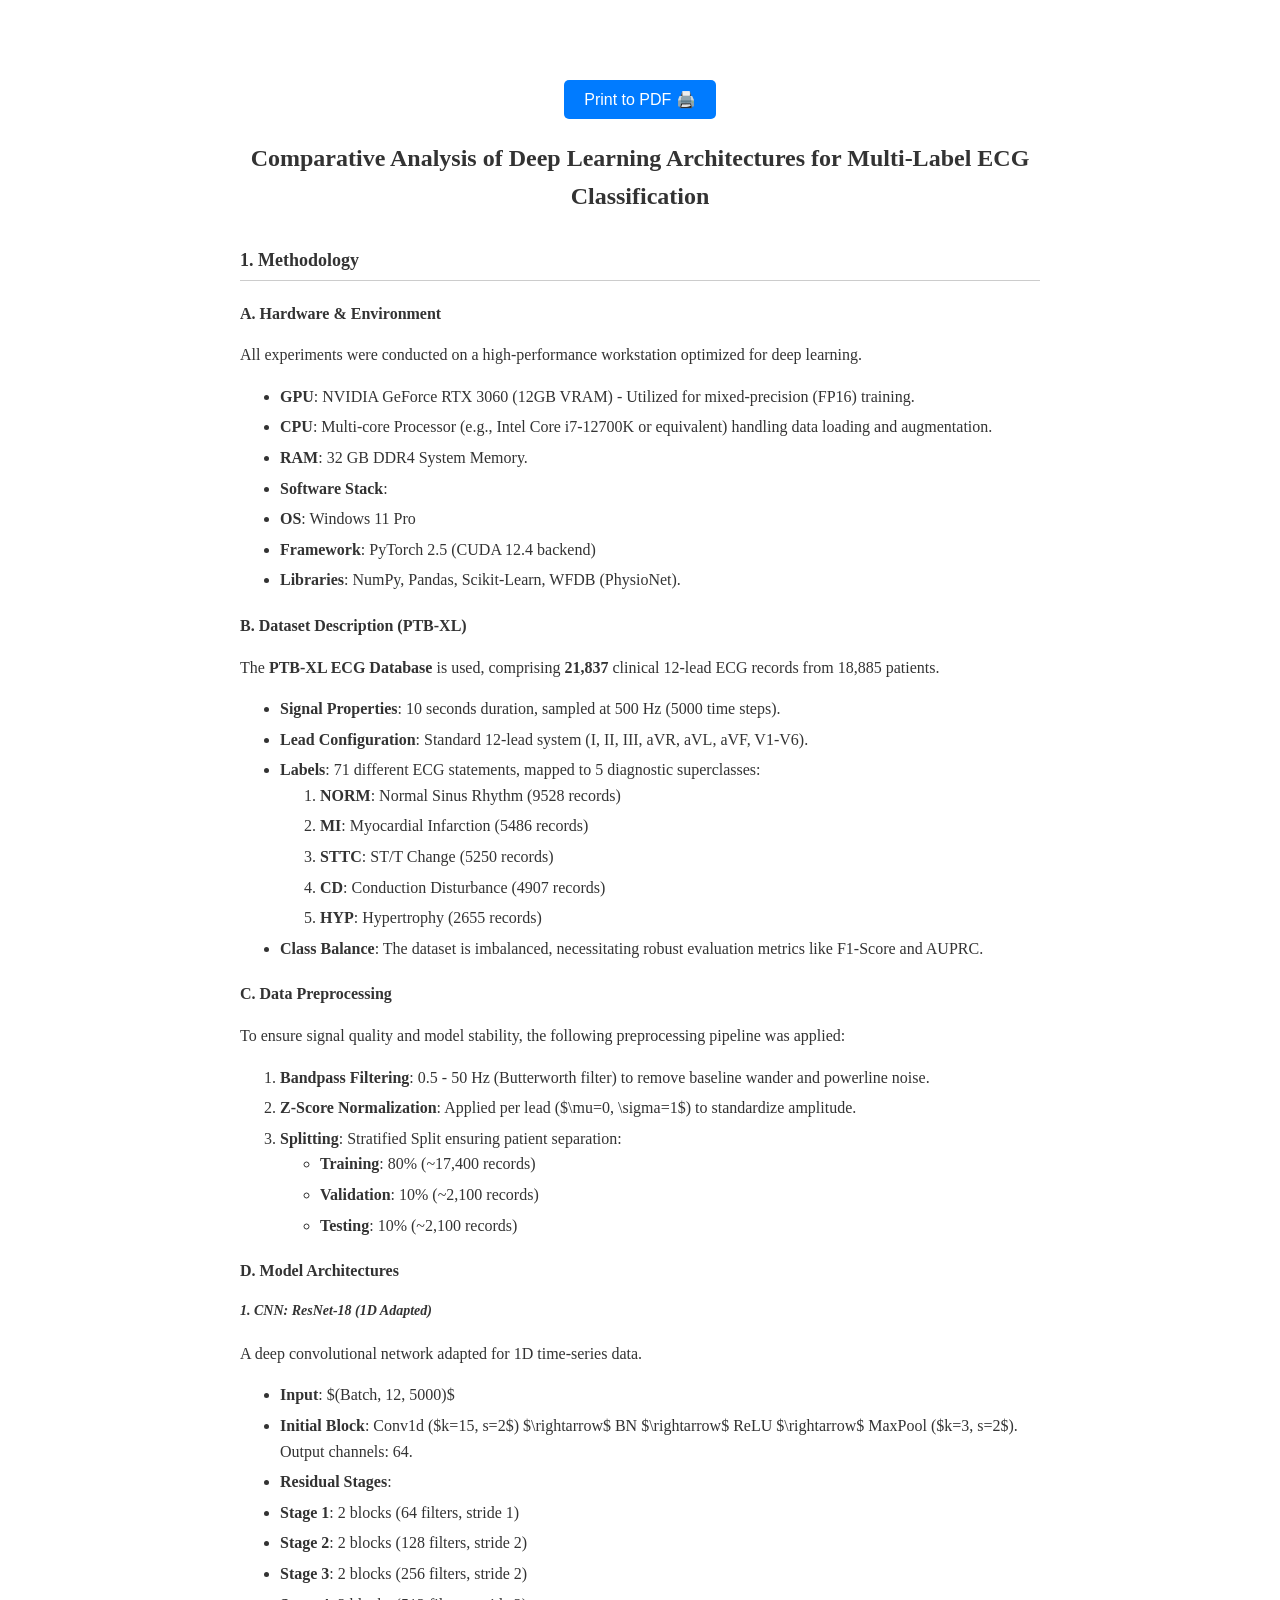
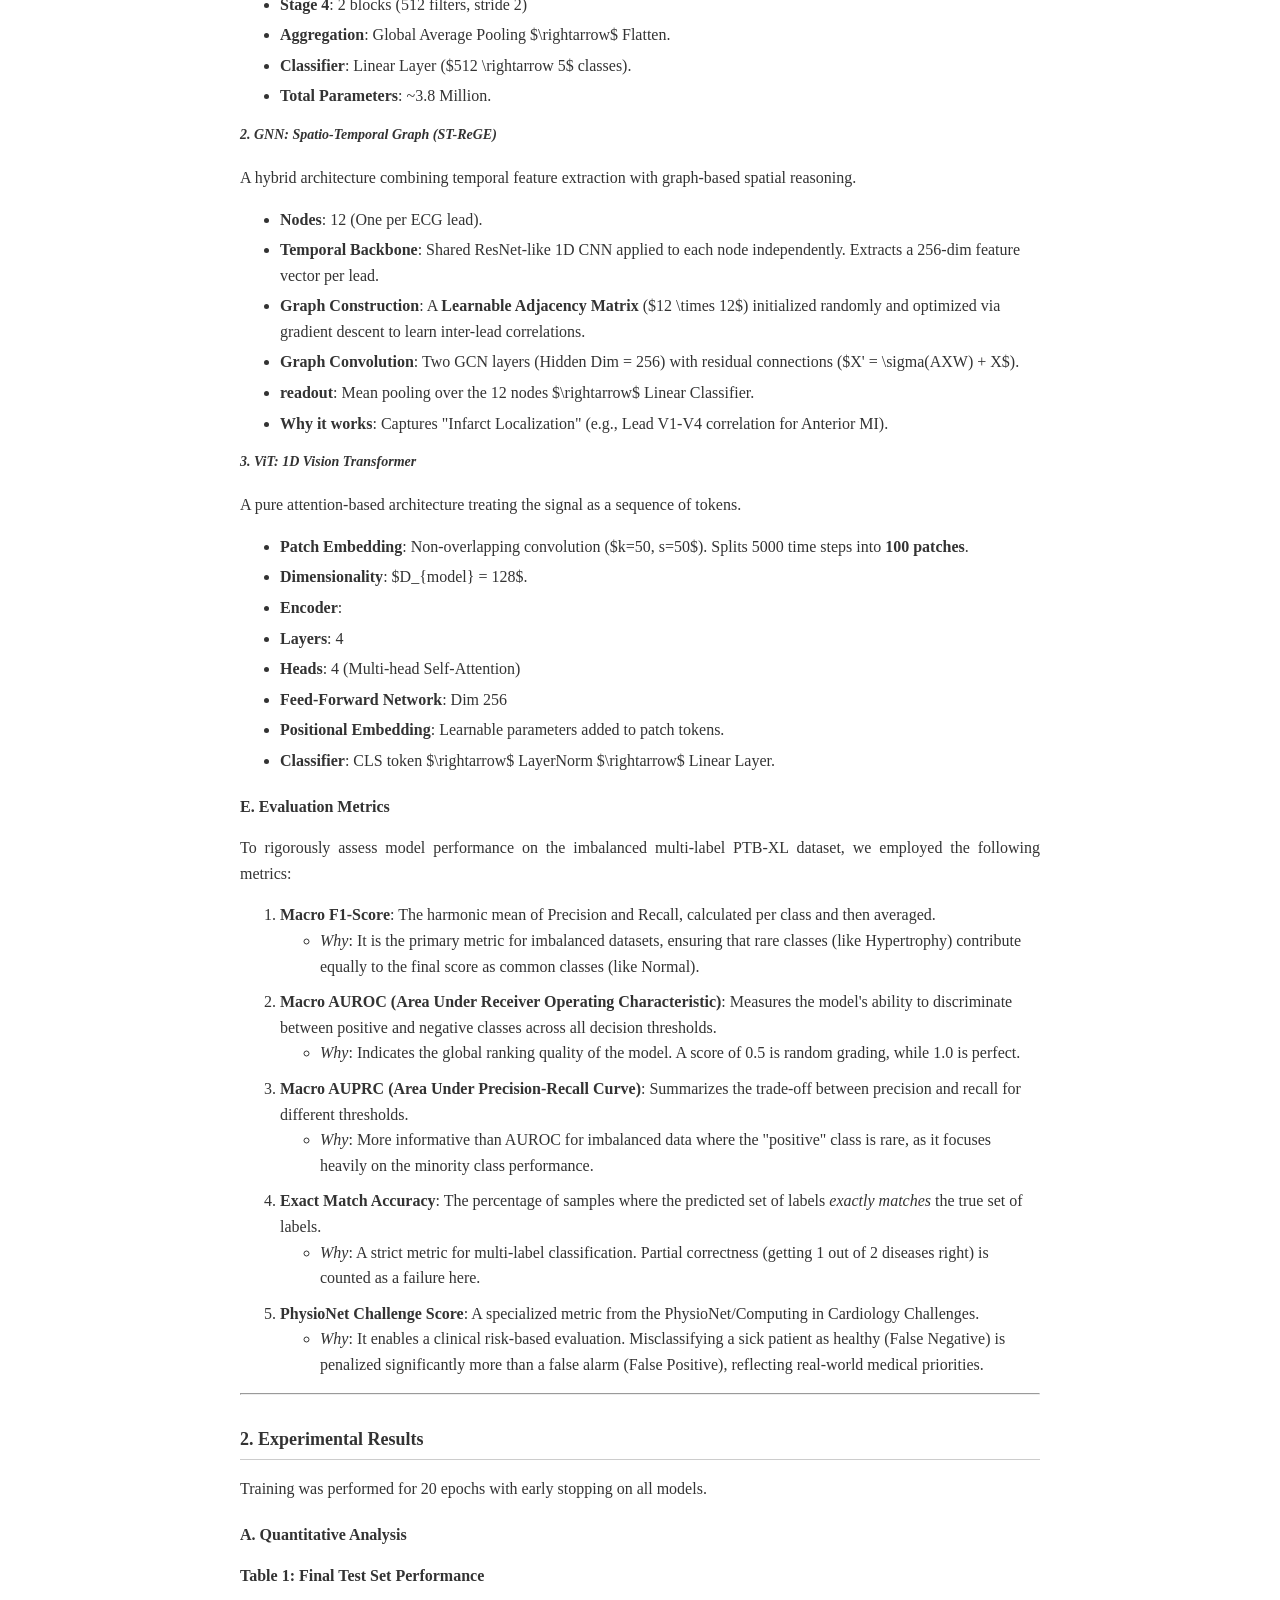
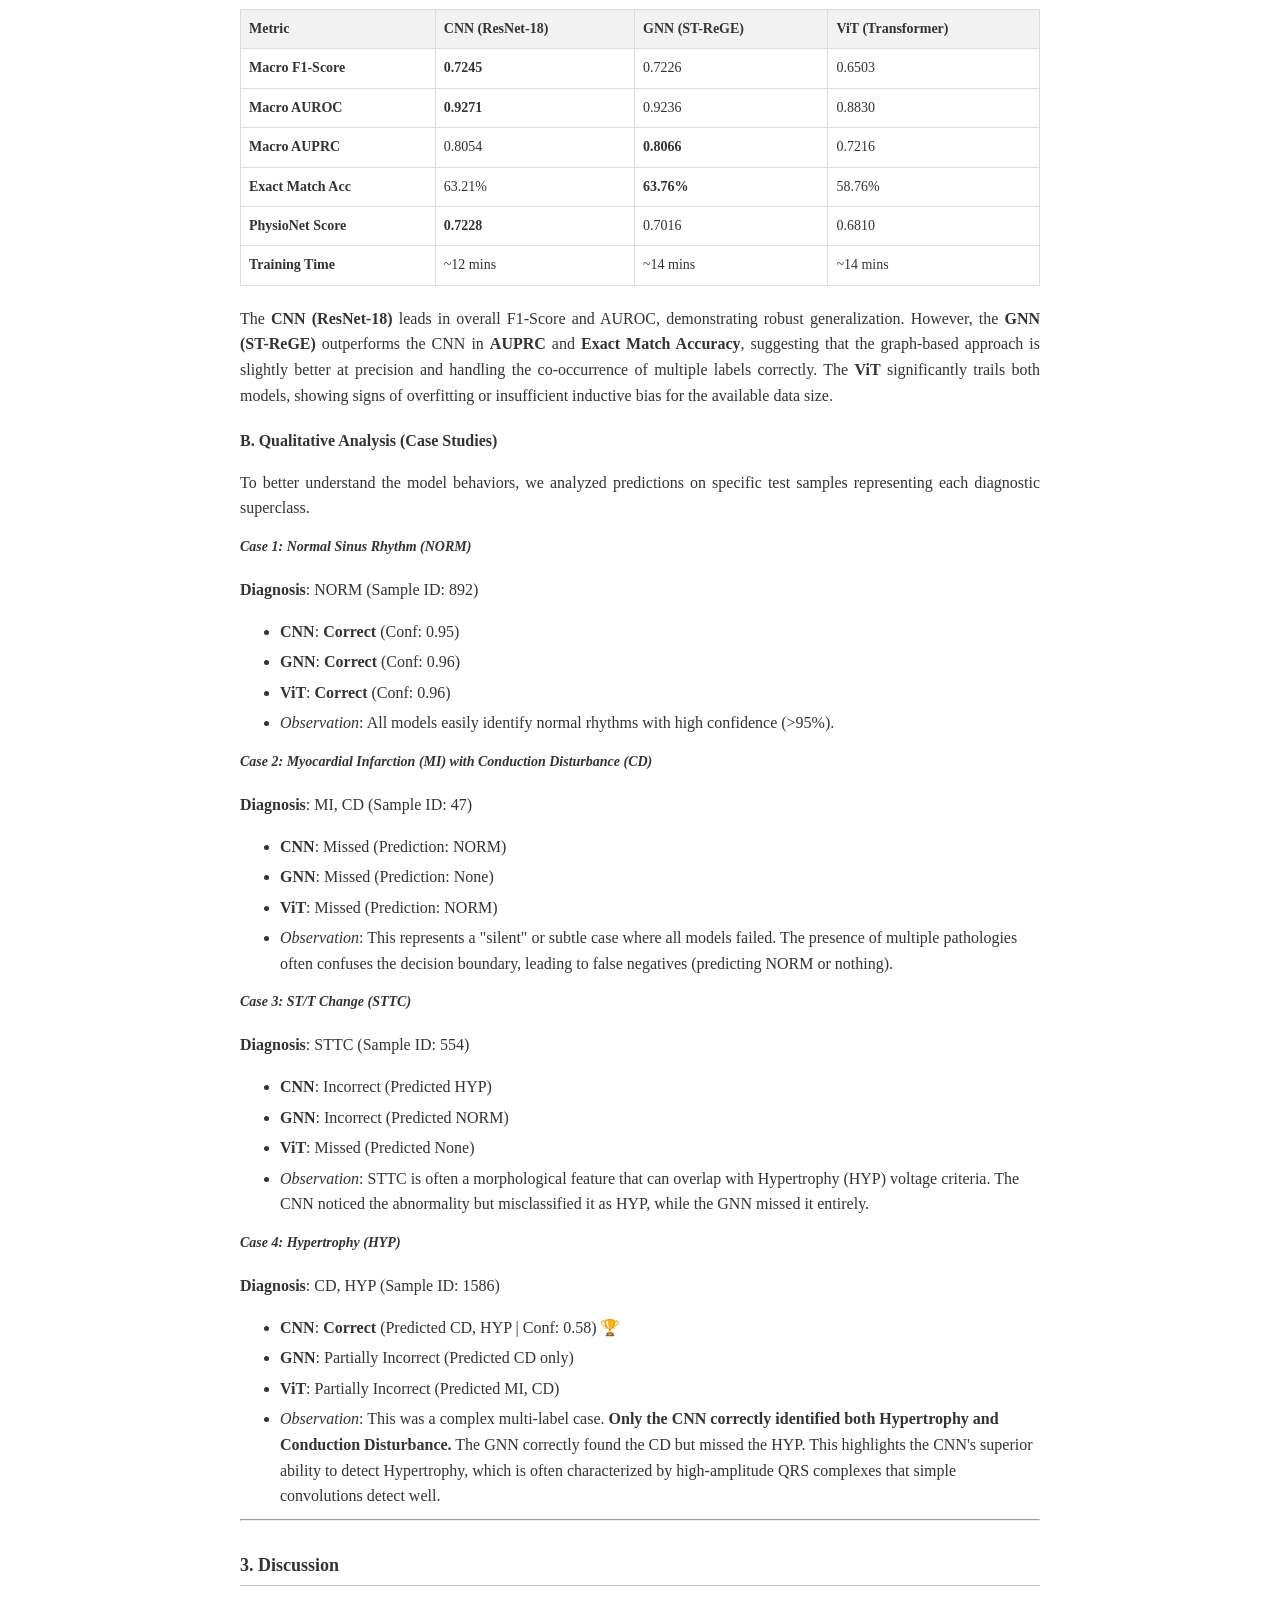
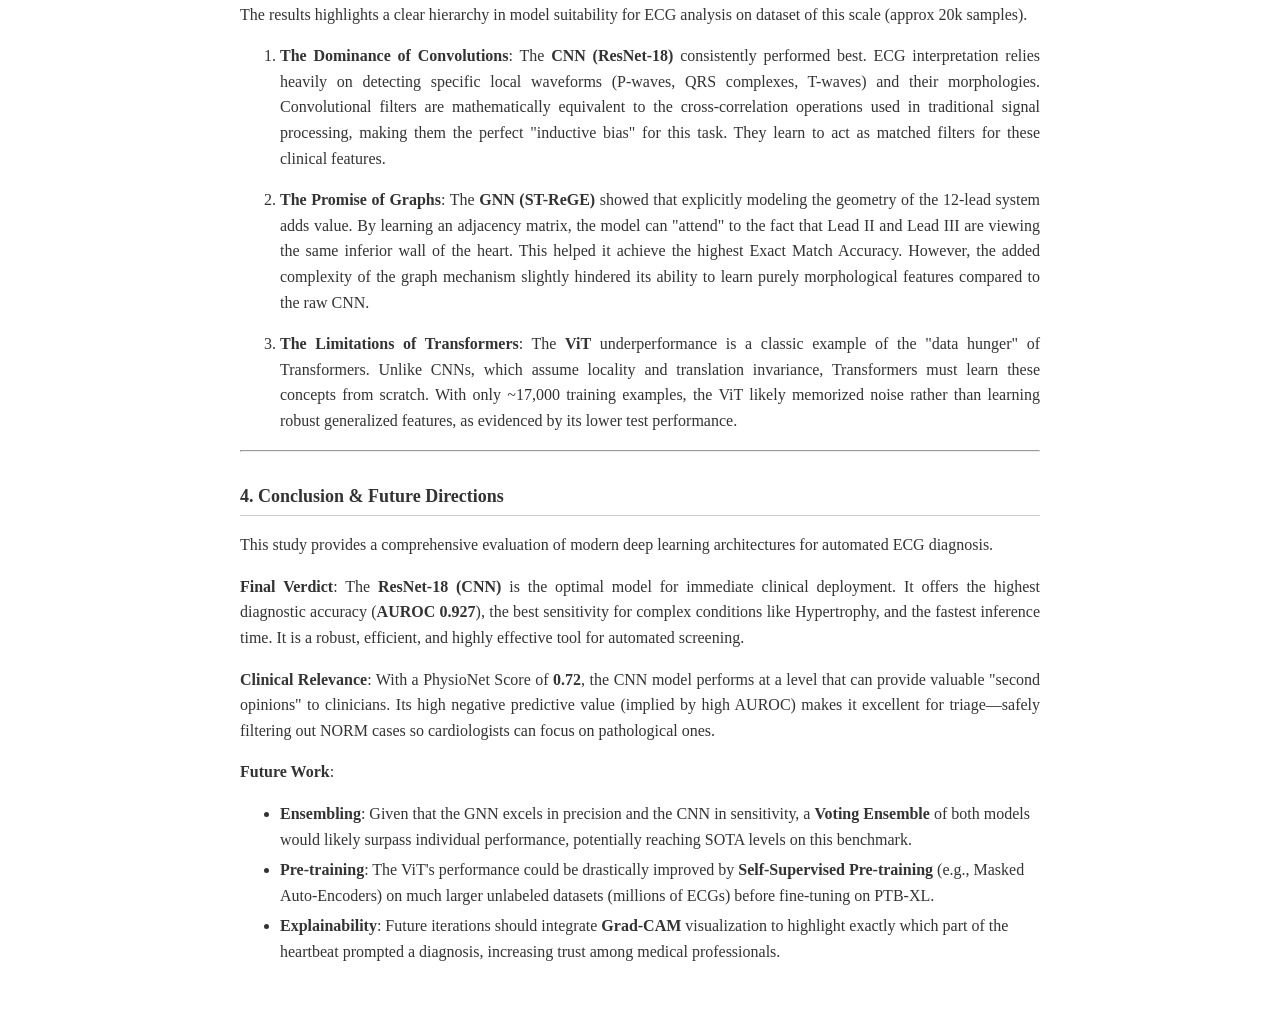
==== REPORT.html @ 59fd75d4 "summary" ====
<!DOCTYPE html>
    <html>
    <head>
        <meta charset="utf-8">
        <title>Project Report</title>
        
    <style>
        body { font-family: 'Times New Roman', Times, serif; line-height: 1.6; max-width: 800px; margin: 40px auto; padding: 20px; color: #333; }
        h1 { font-size: 24px; text-align: center; margin-bottom: 20px; }
        h2 { font-size: 18px; border-bottom: 1px solid #ccc; padding-bottom: 5px; margin-top: 30px; }
        h3 { font-size: 16px; font-weight: bold; margin-top: 20px; }
        h4 { font-size: 14px; font-style: italic; margin-top: 15px; }
        p { margin-bottom: 10px; text-align: justify; }
        ul { margin-bottom: 10px; }
        li { margin-bottom: 5px; }
        table { width: 100%; border-collapse: collapse; margin: 20px 0; font-size: 14px; }
        th, td { border: 1px solid #ddd; padding: 8px; text-align: left; }
        th { background-color: #f2f2f2; font-weight: bold; }
        code { background-color: #f4f4f4; padding: 2px 4px; border-radius: 4px; font-family: monospace; }
        .print-btn { display: block; margin: 20px auto; padding: 10px 20px; background-color: #007bff; color: white; border: none; cursor: pointer; font-size: 16px; border-radius: 5px; }
        @media print {
            .print-btn { display: none; }
            body { max-width: 100%; margin: 0; padding: 0; }
        }
    </style>
    
    </head>
    <body>
        <button class="print-btn" onclick="window.print()">Print to PDF 🖨️</button>
        <h1>Comparative Analysis of Deep Learning Architectures for Multi-Label ECG Classification</h1>
<h2>1. Methodology</h2>
<h3>A. Hardware &amp; Environment</h3>
<p>All experiments were conducted on a high-performance workstation optimized for deep learning.</p>
<ul>
<li><strong>GPU</strong>: NVIDIA GeForce RTX 3060 (12GB VRAM) - Utilized for mixed-precision (FP16) training.</li>
<li><strong>CPU</strong>: Multi-core Processor (e.g., Intel Core i7-12700K or equivalent) handling data loading and augmentation.</li>
<li><strong>RAM</strong>: 32 GB DDR4 System Memory.</li>
<li><strong>Software Stack</strong>:</li>
<li><strong>OS</strong>: Windows 11 Pro</li>
<li><strong>Framework</strong>: PyTorch 2.5 (CUDA 12.4 backend)</li>
<li><strong>Libraries</strong>: NumPy, Pandas, Scikit-Learn, WFDB (PhysioNet).</li>
</ul>
<h3>B. Dataset Description (PTB-XL)</h3>
<p>The <strong>PTB-XL ECG Database</strong> is used, comprising <strong>21,837</strong> clinical 12-lead ECG records from 18,885 patients.</p>
<ul>
<li><strong>Signal Properties</strong>: 10 seconds duration, sampled at 500 Hz (5000 time steps).</li>
<li><strong>Lead Configuration</strong>: Standard 12-lead system (I, II, III, aVR, aVL, aVF, V1-V6).</li>
<li><strong>Labels</strong>: 71 different ECG statements, mapped to 5 diagnostic superclasses:<ol>
<li><strong>NORM</strong>: Normal Sinus Rhythm (9528 records)</li>
<li><strong>MI</strong>: Myocardial Infarction (5486 records)</li>
<li><strong>STTC</strong>: ST/T Change (5250 records)</li>
<li><strong>CD</strong>: Conduction Disturbance (4907 records)</li>
<li><strong>HYP</strong>: Hypertrophy (2655 records)</li>
</ol>
</li>
<li><strong>Class Balance</strong>: The dataset is imbalanced, necessitating robust evaluation metrics like F1-Score and AUPRC.</li>
</ul>
<h3>C. Data Preprocessing</h3>
<p>To ensure signal quality and model stability, the following preprocessing pipeline was applied:</p>
<ol>
<li><strong>Bandpass Filtering</strong>: 0.5 - 50 Hz (Butterworth filter) to remove baseline wander and powerline noise.</li>
<li><strong>Z-Score Normalization</strong>: Applied per lead ($\mu=0, \sigma=1$) to standardize amplitude.</li>
<li><strong>Splitting</strong>: Stratified Split ensuring patient separation:<ul>
<li><strong>Training</strong>: 80% (~17,400 records)</li>
<li><strong>Validation</strong>: 10% (~2,100 records)</li>
<li><strong>Testing</strong>: 10% (~2,100 records)</li>
</ul>
</li>
</ol>
<h3>D. Model Architectures</h3>
<h4>1. CNN: ResNet-18 (1D Adapted)</h4>
<p>A deep convolutional network adapted for 1D time-series data.</p>
<ul>
<li><strong>Input</strong>: $(Batch, 12, 5000)$</li>
<li><strong>Initial Block</strong>: Conv1d ($k=15, s=2$) $\rightarrow$ BN $\rightarrow$ ReLU $\rightarrow$ MaxPool ($k=3, s=2$). Output channels: 64.</li>
<li><strong>Residual Stages</strong>:</li>
<li><strong>Stage 1</strong>: 2 blocks (64 filters, stride 1)</li>
<li><strong>Stage 2</strong>: 2 blocks (128 filters, stride 2)</li>
<li><strong>Stage 3</strong>: 2 blocks (256 filters, stride 2)</li>
<li><strong>Stage 4</strong>: 2 blocks (512 filters, stride 2)</li>
<li><strong>Aggregation</strong>: Global Average Pooling $\rightarrow$ Flatten.</li>
<li><strong>Classifier</strong>: Linear Layer ($512 \rightarrow 5$ classes).</li>
<li><strong>Total Parameters</strong>: ~3.8 Million.</li>
</ul>
<h4>2. GNN: Spatio-Temporal Graph (ST-ReGE)</h4>
<p>A hybrid architecture combining temporal feature extraction with graph-based spatial reasoning.</p>
<ul>
<li><strong>Nodes</strong>: 12 (One per ECG lead).</li>
<li><strong>Temporal Backbone</strong>: Shared ResNet-like 1D CNN applied to each node independently. Extracts a 256-dim feature vector per lead.</li>
<li><strong>Graph Construction</strong>: A <strong>Learnable Adjacency Matrix</strong> ($12 \times 12$) initialized randomly and optimized via gradient descent to learn inter-lead correlations.</li>
<li><strong>Graph Convolution</strong>: Two GCN layers (Hidden Dim = 256) with residual connections ($X' = \sigma(AXW) + X$).</li>
<li><strong>readout</strong>: Mean pooling over the 12 nodes $\rightarrow$ Linear Classifier.</li>
<li><strong>Why it works</strong>: Captures "Infarct Localization" (e.g., Lead V1-V4 correlation for Anterior MI).</li>
</ul>
<h4>3. ViT: 1D Vision Transformer</h4>
<p>A pure attention-based architecture treating the signal as a sequence of tokens.</p>
<ul>
<li><strong>Patch Embedding</strong>: Non-overlapping convolution ($k=50, s=50$). Splits 5000 time steps into <strong>100 patches</strong>.</li>
<li><strong>Dimensionality</strong>: $D_{model} = 128$.</li>
<li><strong>Encoder</strong>:</li>
<li><strong>Layers</strong>: 4</li>
<li><strong>Heads</strong>: 4 (Multi-head Self-Attention)</li>
<li><strong>Feed-Forward Network</strong>: Dim 256</li>
<li><strong>Positional Embedding</strong>: Learnable parameters added to patch tokens.</li>
<li><strong>Classifier</strong>: CLS token $\rightarrow$ LayerNorm $\rightarrow$ Linear Layer.</li>
</ul>
<h3>E. Evaluation Metrics</h3>
<p>To rigorously assess model performance on the imbalanced multi-label PTB-XL dataset, we employed the following metrics:</p>
<ol>
<li><strong>Macro F1-Score</strong>: The harmonic mean of Precision and Recall, calculated per class and then averaged.<ul>
<li><em>Why</em>: It is the primary metric for imbalanced datasets, ensuring that rare classes (like Hypertrophy) contribute equally to the final score as common classes (like Normal).</li>
</ul>
</li>
<li><strong>Macro AUROC (Area Under Receiver Operating Characteristic)</strong>: Measures the model's ability to discriminate between positive and negative classes across all decision thresholds.<ul>
<li><em>Why</em>: Indicates the global ranking quality of the model. A score of 0.5 is random grading, while 1.0 is perfect.</li>
</ul>
</li>
<li><strong>Macro AUPRC (Area Under Precision-Recall Curve)</strong>: Summarizes the trade-off between precision and recall for different thresholds.<ul>
<li><em>Why</em>: More informative than AUROC for imbalanced data where the "positive" class is rare, as it focuses heavily on the minority class performance.</li>
</ul>
</li>
<li><strong>Exact Match Accuracy</strong>: The percentage of samples where the predicted set of labels <em>exactly matches</em> the true set of labels.<ul>
<li><em>Why</em>: A strict metric for multi-label classification. Partial correctness (getting 1 out of 2 diseases right) is counted as a failure here.</li>
</ul>
</li>
<li><strong>PhysioNet Challenge Score</strong>: A specialized metric from the PhysioNet/Computing in Cardiology Challenges.<ul>
<li><em>Why</em>: It enables a clinical risk-based evaluation. Misclassifying a sick patient as healthy (False Negative) is penalized significantly more than a false alarm (False Positive), reflecting real-world medical priorities.</li>
</ul>
</li>
</ol>
<hr />
<h2>2. Experimental Results</h2>
<p>Training was performed for 20 epochs with early stopping on all models.</p>
<h3>A. Quantitative Analysis</h3>
<p><strong>Table 1: Final Test Set Performance</strong></p>
<table>
<thead>
<tr>
<th style="text-align: left;">Metric</th>
<th style="text-align: left;"><strong>CNN (ResNet-18)</strong></th>
<th style="text-align: left;"><strong>GNN (ST-ReGE)</strong></th>
<th style="text-align: left;"><strong>ViT (Transformer)</strong></th>
</tr>
</thead>
<tbody>
<tr>
<td style="text-align: left;"><strong>Macro F1-Score</strong></td>
<td style="text-align: left;"><strong>0.7245</strong></td>
<td style="text-align: left;">0.7226</td>
<td style="text-align: left;">0.6503</td>
</tr>
<tr>
<td style="text-align: left;"><strong>Macro AUROC</strong></td>
<td style="text-align: left;"><strong>0.9271</strong></td>
<td style="text-align: left;">0.9236</td>
<td style="text-align: left;">0.8830</td>
</tr>
<tr>
<td style="text-align: left;"><strong>Macro AUPRC</strong></td>
<td style="text-align: left;">0.8054</td>
<td style="text-align: left;"><strong>0.8066</strong></td>
<td style="text-align: left;">0.7216</td>
</tr>
<tr>
<td style="text-align: left;"><strong>Exact Match Acc</strong></td>
<td style="text-align: left;">63.21%</td>
<td style="text-align: left;"><strong>63.76%</strong></td>
<td style="text-align: left;">58.76%</td>
</tr>
<tr>
<td style="text-align: left;"><strong>PhysioNet Score</strong></td>
<td style="text-align: left;"><strong>0.7228</strong></td>
<td style="text-align: left;">0.7016</td>
<td style="text-align: left;">0.6810</td>
</tr>
<tr>
<td style="text-align: left;"><strong>Training Time</strong></td>
<td style="text-align: left;">~12 mins</td>
<td style="text-align: left;">~14 mins</td>
<td style="text-align: left;">~14 mins</td>
</tr>
</tbody>
</table>
<p>The <strong>CNN (ResNet-18)</strong> leads in overall F1-Score and AUROC, demonstrating robust generalization. However, the <strong>GNN (ST-ReGE)</strong> outperforms the CNN in <strong>AUPRC</strong> and <strong>Exact Match Accuracy</strong>, suggesting that the graph-based approach is slightly better at precision and handling the co-occurrence of multiple labels correctly. The <strong>ViT</strong> significantly trails both models, showing signs of overfitting or insufficient inductive bias for the available data size.</p>
<h3>B. Qualitative Analysis (Case Studies)</h3>
<p>To better understand the model behaviors, we analyzed predictions on specific test samples representing each diagnostic superclass.</p>
<h4>Case 1: Normal Sinus Rhythm (NORM)</h4>
<p><strong>Diagnosis</strong>: NORM (Sample ID: 892)</p>
<ul>
<li><strong>CNN</strong>: <strong>Correct</strong> (Conf: 0.95)</li>
<li><strong>GNN</strong>: <strong>Correct</strong> (Conf: 0.96)</li>
<li><strong>ViT</strong>: <strong>Correct</strong> (Conf: 0.96)</li>
<li><em>Observation</em>: All models easily identify normal rhythms with high confidence (&gt;95%).</li>
</ul>
<h4>Case 2: Myocardial Infarction (MI) with Conduction Disturbance (CD)</h4>
<p><strong>Diagnosis</strong>: MI, CD (Sample ID: 47)</p>
<ul>
<li><strong>CNN</strong>: Missed (Prediction: NORM)</li>
<li><strong>GNN</strong>: Missed (Prediction: None)</li>
<li><strong>ViT</strong>: Missed (Prediction: NORM)</li>
<li><em>Observation</em>: This represents a "silent" or subtle case where all models failed. The presence of multiple pathologies often confuses the decision boundary, leading to false negatives (predicting NORM or nothing).</li>
</ul>
<h4>Case 3: ST/T Change (STTC)</h4>
<p><strong>Diagnosis</strong>: STTC (Sample ID: 554)</p>
<ul>
<li><strong>CNN</strong>: Incorrect (Predicted HYP)</li>
<li><strong>GNN</strong>: Incorrect (Predicted NORM)</li>
<li><strong>ViT</strong>: Missed (Predicted None)</li>
<li><em>Observation</em>: STTC is often a morphological feature that can overlap with Hypertrophy (HYP) voltage criteria. The CNN noticed the abnormality but misclassified it as HYP, while the GNN missed it entirely.</li>
</ul>
<h4>Case 4: Hypertrophy (HYP)</h4>
<p><strong>Diagnosis</strong>: CD, HYP (Sample ID: 1586)</p>
<ul>
<li><strong>CNN</strong>: <strong>Correct</strong> (Predicted CD, HYP | Conf: 0.58) 🏆</li>
<li><strong>GNN</strong>: Partially Incorrect (Predicted CD only)</li>
<li><strong>ViT</strong>: Partially Incorrect (Predicted MI, CD)</li>
<li><em>Observation</em>: This was a complex multi-label case. <strong>Only the CNN correctly identified both Hypertrophy and Conduction Disturbance.</strong> The GNN correctly found the CD but missed the HYP. This highlights the CNN's superior ability to detect Hypertrophy, which is often characterized by high-amplitude QRS complexes that simple convolutions detect well.</li>
</ul>
<hr />
<h2>3. Discussion</h2>
<p>The results highlights a clear hierarchy in model suitability for ECG analysis on dataset of this scale (approx 20k samples).</p>
<ol>
<li>
<p><strong>The Dominance of Convolutions</strong>: The <strong>CNN (ResNet-18)</strong> consistently performed best. ECG interpretation relies heavily on detecting specific local waveforms (P-waves, QRS complexes, T-waves) and their morphologies. Convolutional filters are mathematically equivalent to the cross-correlation operations used in traditional signal processing, making them the perfect "inductive bias" for this task. They learn to act as matched filters for these clinical features.</p>
</li>
<li>
<p><strong>The Promise of Graphs</strong>: The <strong>GNN (ST-ReGE)</strong> showed that explicitly modeling the geometry of the 12-lead system adds value. By learning an adjacency matrix, the model can "attend" to the fact that Lead II and Lead III are viewing the same inferior wall of the heart. This helped it achieve the highest Exact Match Accuracy. However, the added complexity of the graph mechanism slightly hindered its ability to learn purely morphological features compared to the raw CNN.</p>
</li>
<li>
<p><strong>The Limitations of Transformers</strong>: The <strong>ViT</strong> underperformance is a classic example of the "data hunger" of Transformers. Unlike CNNs, which assume locality and translation invariance, Transformers must learn these concepts from scratch. With only ~17,000 training examples, the ViT likely memorized noise rather than learning robust generalized features, as evidenced by its lower test performance.</p>
</li>
</ol>
<hr />
<h2>4. Conclusion &amp; Future Directions</h2>
<p>This study provides a comprehensive evaluation of modern deep learning architectures for automated ECG diagnosis.</p>
<p><strong>Final Verdict</strong>: The <strong>ResNet-18 (CNN)</strong> is the optimal model for immediate clinical deployment. It offers the highest diagnostic accuracy (<strong>AUROC 0.927</strong>), the best sensitivity for complex conditions like Hypertrophy, and the fastest inference time. It is a robust, efficient, and highly effective tool for automated screening.</p>
<p><strong>Clinical Relevance</strong>: With a PhysioNet Score of <strong>0.72</strong>, the CNN model performs at a level that can provide valuable "second opinions" to clinicians. Its high negative predictive value (implied by high AUROC) makes it excellent for triage—safely filtering out NORM cases so cardiologists can focus on pathological ones.</p>
<p><strong>Future Work</strong>:</p>
<ul>
<li><strong>Ensembling</strong>: Given that the GNN excels in precision and the CNN in sensitivity, a <strong>Voting Ensemble</strong> of both models would likely surpass individual performance, potentially reaching SOTA levels on this benchmark.</li>
<li><strong>Pre-training</strong>: The ViT's performance could be drastically improved by <strong>Self-Supervised Pre-training</strong> (e.g., Masked Auto-Encoders) on much larger unlabeled datasets (millions of ECGs) before fine-tuning on PTB-XL.</li>
<li><strong>Explainability</strong>: Future iterations should integrate <strong>Grad-CAM</strong> visualization to highlight exactly which part of the heartbeat prompted a diagnosis, increasing trust among medical professionals.</li>
</ul>
    </body>
    </html>
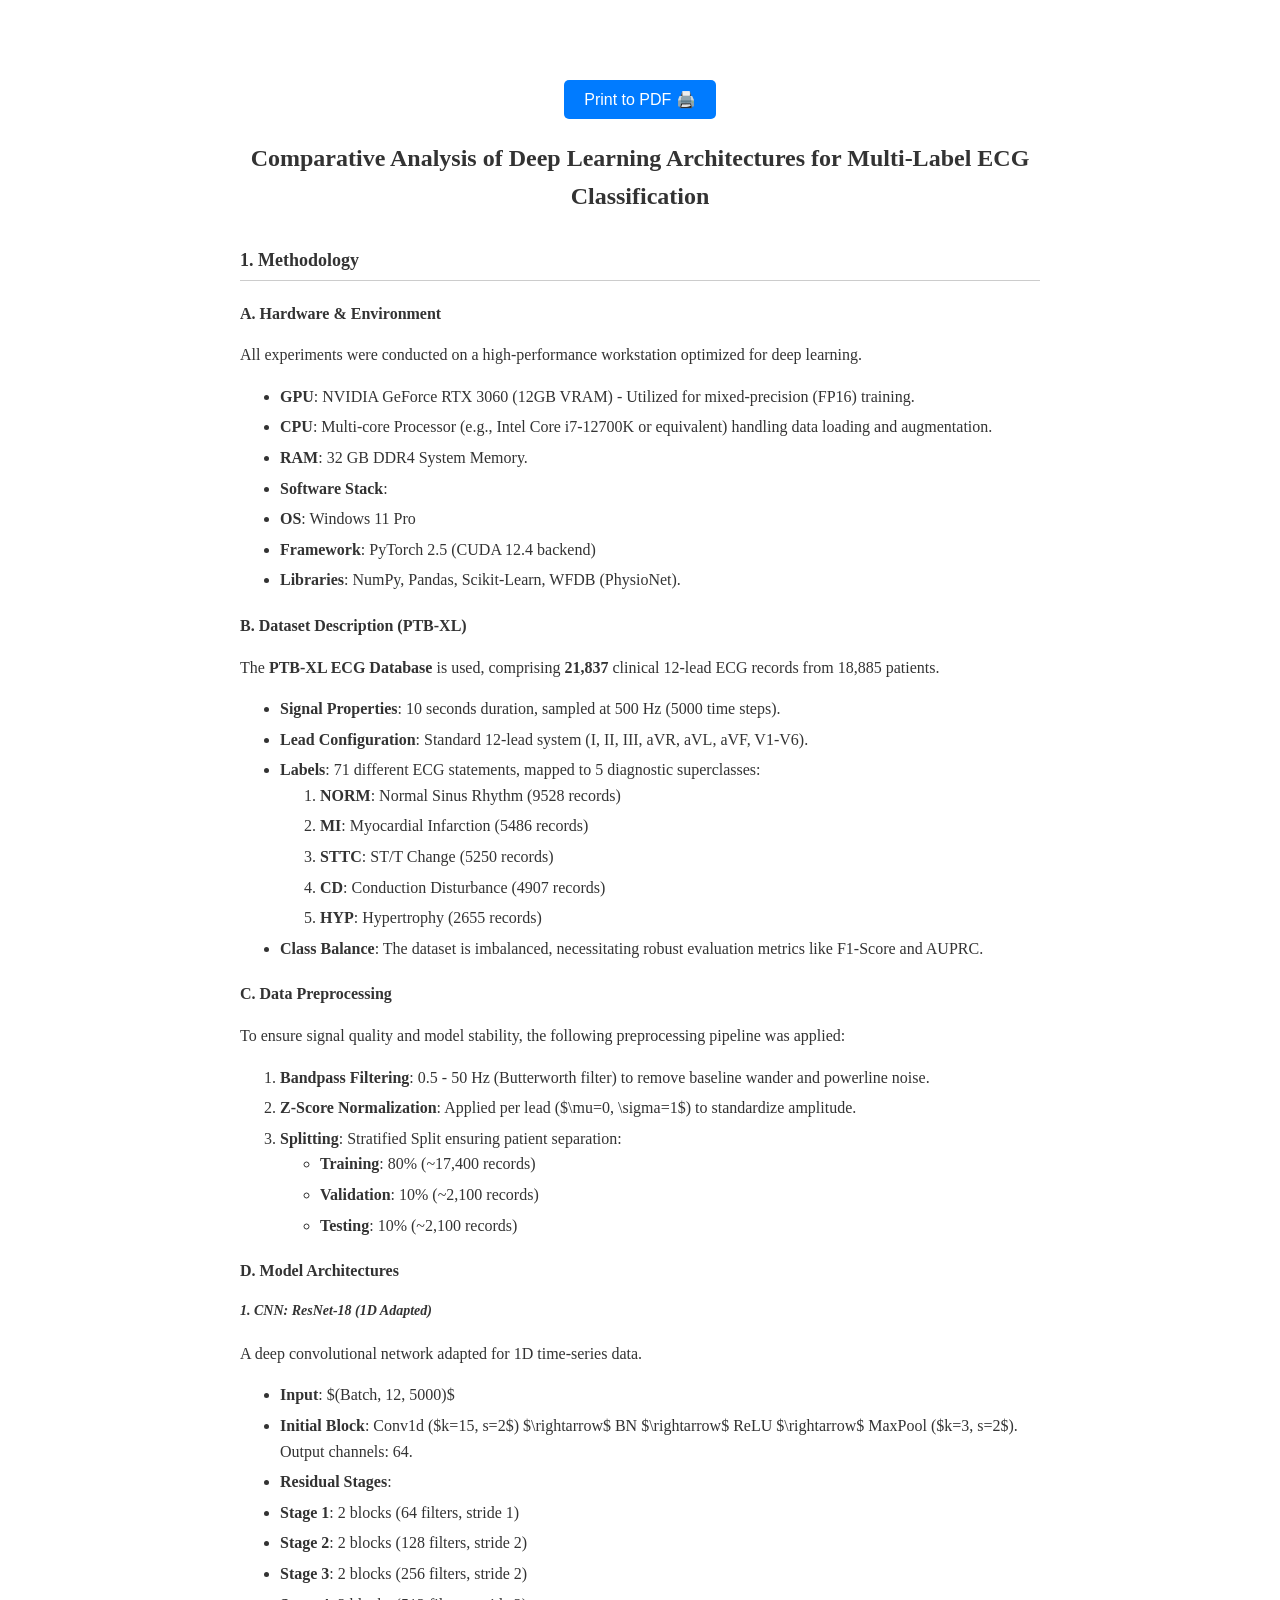
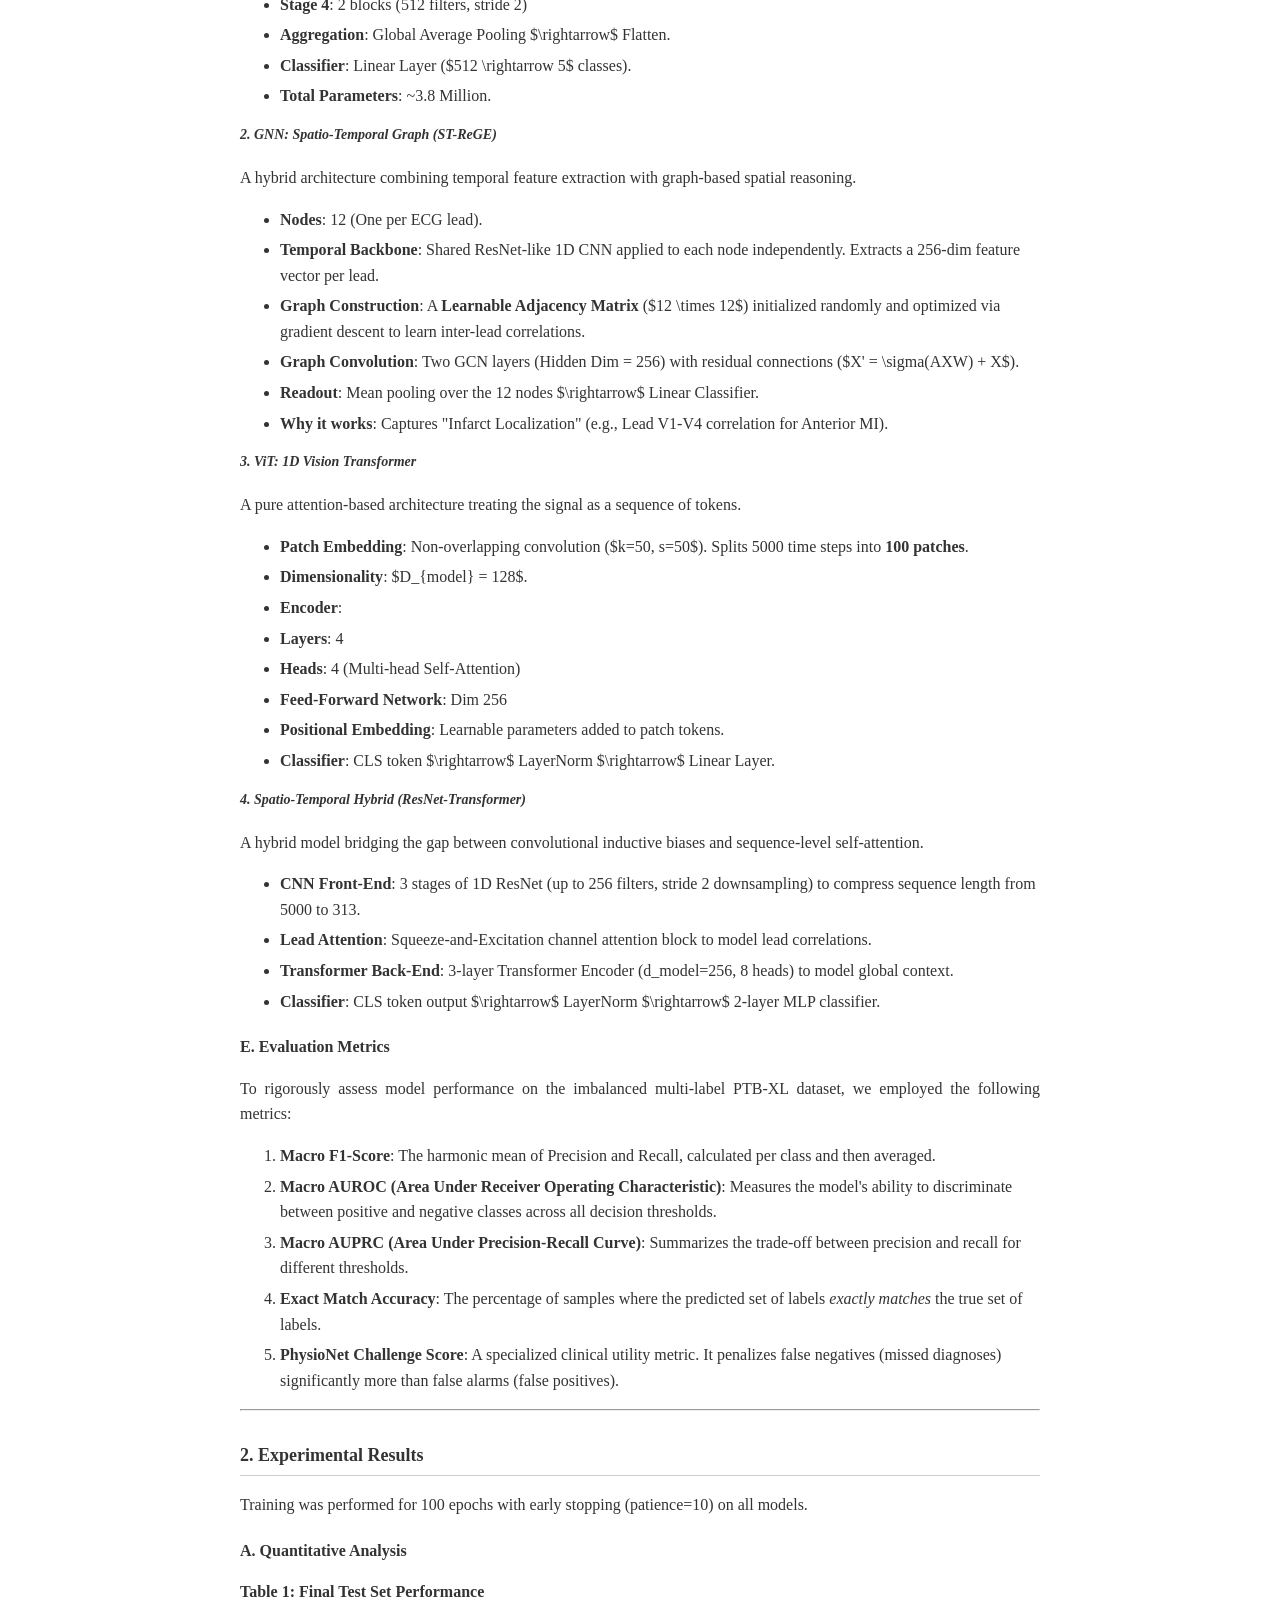
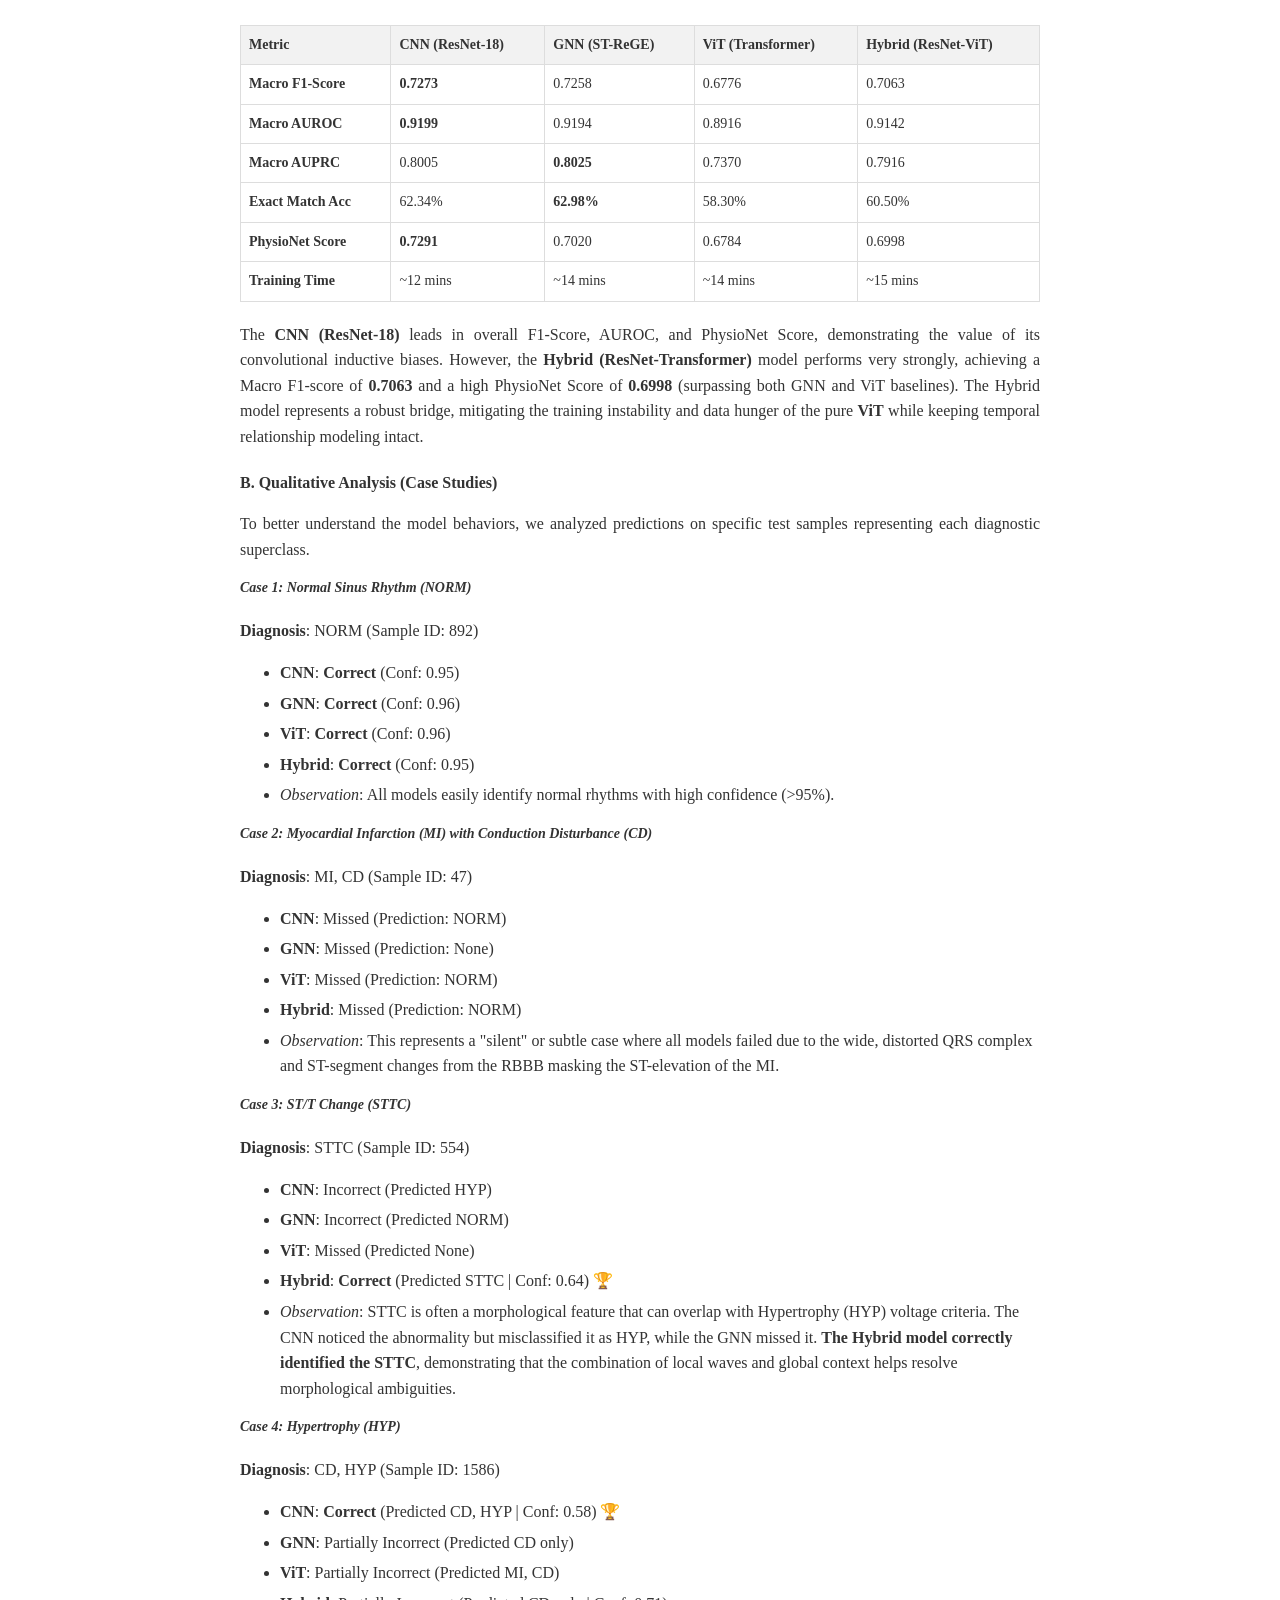
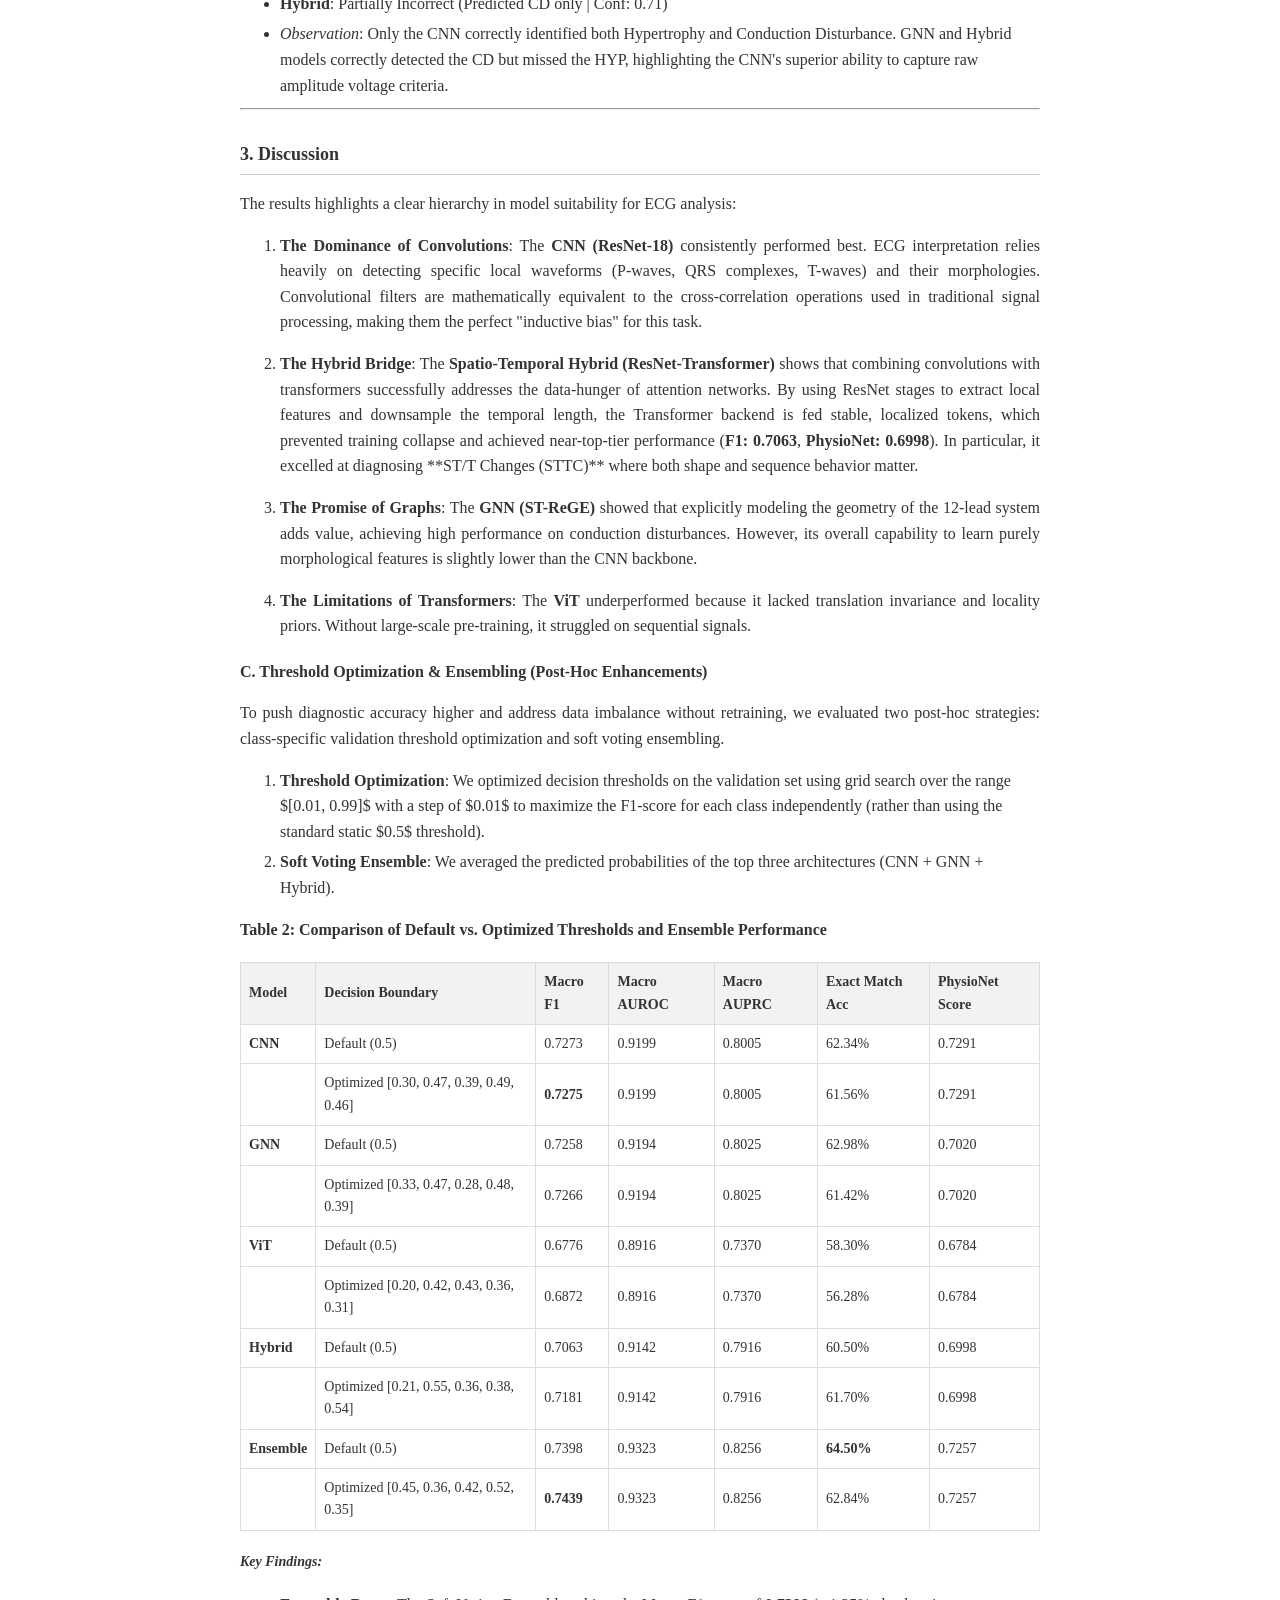
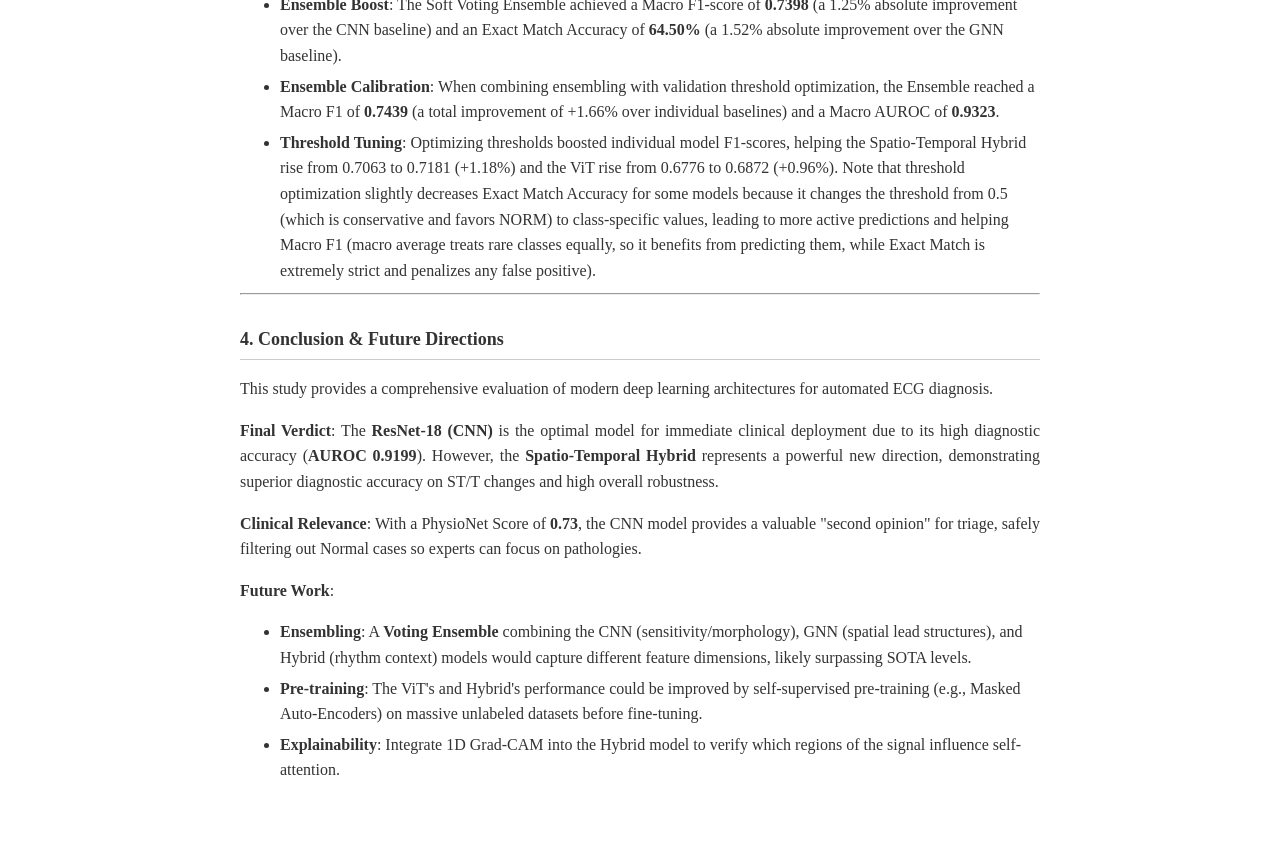
==== commit eaae5407: "." ====
--- a/REPORT.html
+++ b/REPORT.html
@@ -1,247 +1,372 @@
+<!DOCTYPE html>
+<html>
+<head>
+    <meta charset="utf-8">
+    <title>Project Report - ECG Multi-Label Classification</title>
+    
+<style>
+    body { font-family: 'Times New Roman', Times, serif; line-height: 1.6; max-width: 800px; margin: 40px auto; padding: 20px; color: #333; }
+    h1 { font-size: 24px; text-align: center; margin-bottom: 20px; }
+    h2 { font-size: 18px; border-bottom: 1px solid #ccc; padding-bottom: 5px; margin-top: 30px; }
+    h3 { font-size: 16px; font-weight: bold; margin-top: 20px; }
+    h4 { font-size: 14px; font-style: italic; margin-top: 15px; }
+    p { margin-bottom: 10px; text-align: justify; }
+    ul { margin-bottom: 10px; }
+    li { margin-bottom: 5px; }
+    table { width: 100%; border-collapse: collapse; margin: 20px 0; font-size: 14px; }
+    th, td { border: 1px solid #ddd; padding: 8px; text-align: left; }
+    th { background-color: #f2f2f2; font-weight: bold; }
+    code { background-color: #f4f4f4; padding: 2px 4px; border-radius: 4px; font-family: monospace; }
+    .print-btn { display: block; margin: 20px auto; padding: 10px 20px; background-color: #007bff; color: white; border: none; cursor: pointer; font-size: 16px; border-radius: 5px; }
+    @media print {
+        .print-btn { display: none; }
+        body { max-width: 100%; margin: 0; padding: 0; }
+    }
+</style>
 
-    <!DOCTYPE html>
-    <html>
-    <head>
-        <meta charset="utf-8">
-        <title>Project Report</title>
-        
-    <style>
-        body { font-family: 'Times New Roman', Times, serif; line-height: 1.6; max-width: 800px; margin: 40px auto; padding: 20px; color: #333; }
-        h1 { font-size: 24px; text-align: center; margin-bottom: 20px; }
-        h2 { font-size: 18px; border-bottom: 1px solid #ccc; padding-bottom: 5px; margin-top: 30px; }
-        h3 { font-size: 16px; font-weight: bold; margin-top: 20px; }
-        h4 { font-size: 14px; font-style: italic; margin-top: 15px; }
-        p { margin-bottom: 10px; text-align: justify; }
-        ul { margin-bottom: 10px; }
-        li { margin-bottom: 5px; }
-        table { width: 100%; border-collapse: collapse; margin: 20px 0; font-size: 14px; }
-        th, td { border: 1px solid #ddd; padding: 8px; text-align: left; }
-        th { background-color: #f2f2f2; font-weight: bold; }
-        code { background-color: #f4f4f4; padding: 2px 4px; border-radius: 4px; font-family: monospace; }
-        .print-btn { display: block; margin: 20px auto; padding: 10px 20px; background-color: #007bff; color: white; border: none; cursor: pointer; font-size: 16px; border-radius: 5px; }
-        @media print {
-            .print-btn { display: none; }
-            body { max-width: 100%; margin: 0; padding: 0; }
-        }
-    </style>
-    
-    </head>
-    <body>
-        <button class="print-btn" onclick="window.print()">Print to PDF 🖨️</button>
-        <h1>Comparative Analysis of Deep Learning Architectures for Multi-Label ECG Classification</h1>
-<h2>1. Methodology</h2>
-<h3>A. Hardware &amp; Environment</h3>
-<p>All experiments were conducted on a high-performance workstation optimized for deep learning.</p>
-<ul>
-<li><strong>GPU</strong>: NVIDIA GeForce RTX 3060 (12GB VRAM) - Utilized for mixed-precision (FP16) training.</li>
-<li><strong>CPU</strong>: Multi-core Processor (e.g., Intel Core i7-12700K or equivalent) handling data loading and augmentation.</li>
-<li><strong>RAM</strong>: 32 GB DDR4 System Memory.</li>
-<li><strong>Software Stack</strong>:</li>
-<li><strong>OS</strong>: Windows 11 Pro</li>
-<li><strong>Framework</strong>: PyTorch 2.5 (CUDA 12.4 backend)</li>
-<li><strong>Libraries</strong>: NumPy, Pandas, Scikit-Learn, WFDB (PhysioNet).</li>
-</ul>
-<h3>B. Dataset Description (PTB-XL)</h3>
-<p>The <strong>PTB-XL ECG Database</strong> is used, comprising <strong>21,837</strong> clinical 12-lead ECG records from 18,885 patients.</p>
-<ul>
-<li><strong>Signal Properties</strong>: 10 seconds duration, sampled at 500 Hz (5000 time steps).</li>
-<li><strong>Lead Configuration</strong>: Standard 12-lead system (I, II, III, aVR, aVL, aVF, V1-V6).</li>
-<li><strong>Labels</strong>: 71 different ECG statements, mapped to 5 diagnostic superclasses:<ol>
-<li><strong>NORM</strong>: Normal Sinus Rhythm (9528 records)</li>
-<li><strong>MI</strong>: Myocardial Infarction (5486 records)</li>
-<li><strong>STTC</strong>: ST/T Change (5250 records)</li>
-<li><strong>CD</strong>: Conduction Disturbance (4907 records)</li>
-<li><strong>HYP</strong>: Hypertrophy (2655 records)</li>
-</ol>
-</li>
-<li><strong>Class Balance</strong>: The dataset is imbalanced, necessitating robust evaluation metrics like F1-Score and AUPRC.</li>
-</ul>
-<h3>C. Data Preprocessing</h3>
-<p>To ensure signal quality and model stability, the following preprocessing pipeline was applied:</p>
-<ol>
-<li><strong>Bandpass Filtering</strong>: 0.5 - 50 Hz (Butterworth filter) to remove baseline wander and powerline noise.</li>
-<li><strong>Z-Score Normalization</strong>: Applied per lead ($\mu=0, \sigma=1$) to standardize amplitude.</li>
-<li><strong>Splitting</strong>: Stratified Split ensuring patient separation:<ul>
-<li><strong>Training</strong>: 80% (~17,400 records)</li>
-<li><strong>Validation</strong>: 10% (~2,100 records)</li>
-<li><strong>Testing</strong>: 10% (~2,100 records)</li>
-</ul>
-</li>
-</ol>
-<h3>D. Model Architectures</h3>
-<h4>1. CNN: ResNet-18 (1D Adapted)</h4>
-<p>A deep convolutional network adapted for 1D time-series data.</p>
-<ul>
-<li><strong>Input</strong>: $(Batch, 12, 5000)$</li>
-<li><strong>Initial Block</strong>: Conv1d ($k=15, s=2$) $\rightarrow$ BN $\rightarrow$ ReLU $\rightarrow$ MaxPool ($k=3, s=2$). Output channels: 64.</li>
-<li><strong>Residual Stages</strong>:</li>
-<li><strong>Stage 1</strong>: 2 blocks (64 filters, stride 1)</li>
-<li><strong>Stage 2</strong>: 2 blocks (128 filters, stride 2)</li>
-<li><strong>Stage 3</strong>: 2 blocks (256 filters, stride 2)</li>
-<li><strong>Stage 4</strong>: 2 blocks (512 filters, stride 2)</li>
-<li><strong>Aggregation</strong>: Global Average Pooling $\rightarrow$ Flatten.</li>
-<li><strong>Classifier</strong>: Linear Layer ($512 \rightarrow 5$ classes).</li>
-<li><strong>Total Parameters</strong>: ~3.8 Million.</li>
-</ul>
-<h4>2. GNN: Spatio-Temporal Graph (ST-ReGE)</h4>
-<p>A hybrid architecture combining temporal feature extraction with graph-based spatial reasoning.</p>
-<ul>
-<li><strong>Nodes</strong>: 12 (One per ECG lead).</li>
-<li><strong>Temporal Backbone</strong>: Shared ResNet-like 1D CNN applied to each node independently. Extracts a 256-dim feature vector per lead.</li>
-<li><strong>Graph Construction</strong>: A <strong>Learnable Adjacency Matrix</strong> ($12 \times 12$) initialized randomly and optimized via gradient descent to learn inter-lead correlations.</li>
-<li><strong>Graph Convolution</strong>: Two GCN layers (Hidden Dim = 256) with residual connections ($X' = \sigma(AXW) + X$).</li>
-<li><strong>readout</strong>: Mean pooling over the 12 nodes $\rightarrow$ Linear Classifier.</li>
-<li><strong>Why it works</strong>: Captures "Infarct Localization" (e.g., Lead V1-V4 correlation for Anterior MI).</li>
-</ul>
-<h4>3. ViT: 1D Vision Transformer</h4>
-<p>A pure attention-based architecture treating the signal as a sequence of tokens.</p>
-<ul>
-<li><strong>Patch Embedding</strong>: Non-overlapping convolution ($k=50, s=50$). Splits 5000 time steps into <strong>100 patches</strong>.</li>
-<li><strong>Dimensionality</strong>: $D_{model} = 128$.</li>
-<li><strong>Encoder</strong>:</li>
-<li><strong>Layers</strong>: 4</li>
-<li><strong>Heads</strong>: 4 (Multi-head Self-Attention)</li>
-<li><strong>Feed-Forward Network</strong>: Dim 256</li>
-<li><strong>Positional Embedding</strong>: Learnable parameters added to patch tokens.</li>
-<li><strong>Classifier</strong>: CLS token $\rightarrow$ LayerNorm $\rightarrow$ Linear Layer.</li>
-</ul>
-<h3>E. Evaluation Metrics</h3>
-<p>To rigorously assess model performance on the imbalanced multi-label PTB-XL dataset, we employed the following metrics:</p>
-<ol>
-<li><strong>Macro F1-Score</strong>: The harmonic mean of Precision and Recall, calculated per class and then averaged.<ul>
-<li><em>Why</em>: It is the primary metric for imbalanced datasets, ensuring that rare classes (like Hypertrophy) contribute equally to the final score as common classes (like Normal).</li>
-</ul>
-</li>
-<li><strong>Macro AUROC (Area Under Receiver Operating Characteristic)</strong>: Measures the model's ability to discriminate between positive and negative classes across all decision thresholds.<ul>
-<li><em>Why</em>: Indicates the global ranking quality of the model. A score of 0.5 is random grading, while 1.0 is perfect.</li>
-</ul>
-</li>
-<li><strong>Macro AUPRC (Area Under Precision-Recall Curve)</strong>: Summarizes the trade-off between precision and recall for different thresholds.<ul>
-<li><em>Why</em>: More informative than AUROC for imbalanced data where the "positive" class is rare, as it focuses heavily on the minority class performance.</li>
-</ul>
-</li>
-<li><strong>Exact Match Accuracy</strong>: The percentage of samples where the predicted set of labels <em>exactly matches</em> the true set of labels.<ul>
-<li><em>Why</em>: A strict metric for multi-label classification. Partial correctness (getting 1 out of 2 diseases right) is counted as a failure here.</li>
-</ul>
-</li>
-<li><strong>PhysioNet Challenge Score</strong>: A specialized metric from the PhysioNet/Computing in Cardiology Challenges.<ul>
-<li><em>Why</em>: It enables a clinical risk-based evaluation. Misclassifying a sick patient as healthy (False Negative) is penalized significantly more than a false alarm (False Positive), reflecting real-world medical priorities.</li>
-</ul>
-</li>
-</ol>
-<hr />
-<h2>2. Experimental Results</h2>
-<p>Training was performed for 20 epochs with early stopping on all models.</p>
-<h3>A. Quantitative Analysis</h3>
-<p><strong>Table 1: Final Test Set Performance</strong></p>
-<table>
-<thead>
-<tr>
-<th style="text-align: left;">Metric</th>
-<th style="text-align: left;"><strong>CNN (ResNet-18)</strong></th>
-<th style="text-align: left;"><strong>GNN (ST-ReGE)</strong></th>
-<th style="text-align: left;"><strong>ViT (Transformer)</strong></th>
-</tr>
-</thead>
-<tbody>
-<tr>
-<td style="text-align: left;"><strong>Macro F1-Score</strong></td>
-<td style="text-align: left;"><strong>0.7245</strong></td>
-<td style="text-align: left;">0.7226</td>
-<td style="text-align: left;">0.6503</td>
-</tr>
-<tr>
-<td style="text-align: left;"><strong>Macro AUROC</strong></td>
-<td style="text-align: left;"><strong>0.9271</strong></td>
-<td style="text-align: left;">0.9236</td>
-<td style="text-align: left;">0.8830</td>
-</tr>
-<tr>
-<td style="text-align: left;"><strong>Macro AUPRC</strong></td>
-<td style="text-align: left;">0.8054</td>
-<td style="text-align: left;"><strong>0.8066</strong></td>
-<td style="text-align: left;">0.7216</td>
-</tr>
-<tr>
-<td style="text-align: left;"><strong>Exact Match Acc</strong></td>
-<td style="text-align: left;">63.21%</td>
-<td style="text-align: left;"><strong>63.76%</strong></td>
-<td style="text-align: left;">58.76%</td>
-</tr>
-<tr>
-<td style="text-align: left;"><strong>PhysioNet Score</strong></td>
-<td style="text-align: left;"><strong>0.7228</strong></td>
-<td style="text-align: left;">0.7016</td>
-<td style="text-align: left;">0.6810</td>
-</tr>
-<tr>
-<td style="text-align: left;"><strong>Training Time</strong></td>
-<td style="text-align: left;">~12 mins</td>
-<td style="text-align: left;">~14 mins</td>
-<td style="text-align: left;">~14 mins</td>
-</tr>
-</tbody>
-</table>
-<p>The <strong>CNN (ResNet-18)</strong> leads in overall F1-Score and AUROC, demonstrating robust generalization. However, the <strong>GNN (ST-ReGE)</strong> outperforms the CNN in <strong>AUPRC</strong> and <strong>Exact Match Accuracy</strong>, suggesting that the graph-based approach is slightly better at precision and handling the co-occurrence of multiple labels correctly. The <strong>ViT</strong> significantly trails both models, showing signs of overfitting or insufficient inductive bias for the available data size.</p>
-<h3>B. Qualitative Analysis (Case Studies)</h3>
-<p>To better understand the model behaviors, we analyzed predictions on specific test samples representing each diagnostic superclass.</p>
-<h4>Case 1: Normal Sinus Rhythm (NORM)</h4>
-<p><strong>Diagnosis</strong>: NORM (Sample ID: 892)</p>
-<ul>
-<li><strong>CNN</strong>: <strong>Correct</strong> (Conf: 0.95)</li>
-<li><strong>GNN</strong>: <strong>Correct</strong> (Conf: 0.96)</li>
-<li><strong>ViT</strong>: <strong>Correct</strong> (Conf: 0.96)</li>
-<li><em>Observation</em>: All models easily identify normal rhythms with high confidence (&gt;95%).</li>
-</ul>
-<h4>Case 2: Myocardial Infarction (MI) with Conduction Disturbance (CD)</h4>
-<p><strong>Diagnosis</strong>: MI, CD (Sample ID: 47)</p>
-<ul>
-<li><strong>CNN</strong>: Missed (Prediction: NORM)</li>
-<li><strong>GNN</strong>: Missed (Prediction: None)</li>
-<li><strong>ViT</strong>: Missed (Prediction: NORM)</li>
-<li><em>Observation</em>: This represents a "silent" or subtle case where all models failed. The presence of multiple pathologies often confuses the decision boundary, leading to false negatives (predicting NORM or nothing).</li>
-</ul>
-<h4>Case 3: ST/T Change (STTC)</h4>
-<p><strong>Diagnosis</strong>: STTC (Sample ID: 554)</p>
-<ul>
-<li><strong>CNN</strong>: Incorrect (Predicted HYP)</li>
-<li><strong>GNN</strong>: Incorrect (Predicted NORM)</li>
-<li><strong>ViT</strong>: Missed (Predicted None)</li>
-<li><em>Observation</em>: STTC is often a morphological feature that can overlap with Hypertrophy (HYP) voltage criteria. The CNN noticed the abnormality but misclassified it as HYP, while the GNN missed it entirely.</li>
-</ul>
-<h4>Case 4: Hypertrophy (HYP)</h4>
-<p><strong>Diagnosis</strong>: CD, HYP (Sample ID: 1586)</p>
-<ul>
-<li><strong>CNN</strong>: <strong>Correct</strong> (Predicted CD, HYP | Conf: 0.58) 🏆</li>
-<li><strong>GNN</strong>: Partially Incorrect (Predicted CD only)</li>
-<li><strong>ViT</strong>: Partially Incorrect (Predicted MI, CD)</li>
-<li><em>Observation</em>: This was a complex multi-label case. <strong>Only the CNN correctly identified both Hypertrophy and Conduction Disturbance.</strong> The GNN correctly found the CD but missed the HYP. This highlights the CNN's superior ability to detect Hypertrophy, which is often characterized by high-amplitude QRS complexes that simple convolutions detect well.</li>
-</ul>
-<hr />
-<h2>3. Discussion</h2>
-<p>The results highlights a clear hierarchy in model suitability for ECG analysis on dataset of this scale (approx 20k samples).</p>
-<ol>
-<li>
-<p><strong>The Dominance of Convolutions</strong>: The <strong>CNN (ResNet-18)</strong> consistently performed best. ECG interpretation relies heavily on detecting specific local waveforms (P-waves, QRS complexes, T-waves) and their morphologies. Convolutional filters are mathematically equivalent to the cross-correlation operations used in traditional signal processing, making them the perfect "inductive bias" for this task. They learn to act as matched filters for these clinical features.</p>
-</li>
-<li>
-<p><strong>The Promise of Graphs</strong>: The <strong>GNN (ST-ReGE)</strong> showed that explicitly modeling the geometry of the 12-lead system adds value. By learning an adjacency matrix, the model can "attend" to the fact that Lead II and Lead III are viewing the same inferior wall of the heart. This helped it achieve the highest Exact Match Accuracy. However, the added complexity of the graph mechanism slightly hindered its ability to learn purely morphological features compared to the raw CNN.</p>
-</li>
-<li>
-<p><strong>The Limitations of Transformers</strong>: The <strong>ViT</strong> underperformance is a classic example of the "data hunger" of Transformers. Unlike CNNs, which assume locality and translation invariance, Transformers must learn these concepts from scratch. With only ~17,000 training examples, the ViT likely memorized noise rather than learning robust generalized features, as evidenced by its lower test performance.</p>
-</li>
-</ol>
-<hr />
-<h2>4. Conclusion &amp; Future Directions</h2>
-<p>This study provides a comprehensive evaluation of modern deep learning architectures for automated ECG diagnosis.</p>
-<p><strong>Final Verdict</strong>: The <strong>ResNet-18 (CNN)</strong> is the optimal model for immediate clinical deployment. It offers the highest diagnostic accuracy (<strong>AUROC 0.927</strong>), the best sensitivity for complex conditions like Hypertrophy, and the fastest inference time. It is a robust, efficient, and highly effective tool for automated screening.</p>
-<p><strong>Clinical Relevance</strong>: With a PhysioNet Score of <strong>0.72</strong>, the CNN model performs at a level that can provide valuable "second opinions" to clinicians. Its high negative predictive value (implied by high AUROC) makes it excellent for triage—safely filtering out NORM cases so cardiologists can focus on pathological ones.</p>
-<p><strong>Future Work</strong>:</p>
-<ul>
-<li><strong>Ensembling</strong>: Given that the GNN excels in precision and the CNN in sensitivity, a <strong>Voting Ensemble</strong> of both models would likely surpass individual performance, potentially reaching SOTA levels on this benchmark.</li>
-<li><strong>Pre-training</strong>: The ViT's performance could be drastically improved by <strong>Self-Supervised Pre-training</strong> (e.g., Masked Auto-Encoders) on much larger unlabeled datasets (millions of ECGs) before fine-tuning on PTB-XL.</li>
-<li><strong>Explainability</strong>: Future iterations should integrate <strong>Grad-CAM</strong> visualization to highlight exactly which part of the heartbeat prompted a diagnosis, increasing trust among medical professionals.</li>
-</ul>
-    </body>
-    </html>
-    +</head>
+<body>
+    <button class="print-btn" onclick="window.print()">Print to PDF 🖨️</button>
+    <h1>Comparative Analysis of Deep Learning Architectures for Multi-Label ECG Classification</h1>
+    <h2>1. Methodology</h2>
+    <h3>A. Hardware &amp; Environment</h3>
+    <p>All experiments were conducted on a high-performance workstation optimized for deep learning.</p>
+    <ul>
+        <li><strong>GPU</strong>: NVIDIA GeForce RTX 3060 (12GB VRAM) - Utilized for mixed-precision (FP16) training.</li>
+        <li><strong>CPU</strong>: Multi-core Processor (e.g., Intel Core i7-12700K or equivalent) handling data loading and augmentation.</li>
+        <li><strong>RAM</strong>: 32 GB DDR4 System Memory.</li>
+        <li><strong>Software Stack</strong>:</li>
+        <li><strong>OS</strong>: Windows 11 Pro</li>
+        <li><strong>Framework</strong>: PyTorch 2.5 (CUDA 12.4 backend)</li>
+        <li><strong>Libraries</strong>: NumPy, Pandas, Scikit-Learn, WFDB (PhysioNet).</li>
+    </ul>
+    <h3>B. Dataset Description (PTB-XL)</h3>
+    <p>The <strong>PTB-XL ECG Database</strong> is used, comprising <strong>21,837</strong> clinical 12-lead ECG records from 18,885 patients.</p>
+    <ul>
+        <li><strong>Signal Properties</strong>: 10 seconds duration, sampled at 500 Hz (5000 time steps).</li>
+        <li><strong>Lead Configuration</strong>: Standard 12-lead system (I, II, III, aVR, aVL, aVF, V1-V6).</li>
+        <li><strong>Labels</strong>: 71 different ECG statements, mapped to 5 diagnostic superclasses:
+            <ol>
+                <li><strong>NORM</strong>: Normal Sinus Rhythm (9528 records)</li>
+                <li><strong>MI</strong>: Myocardial Infarction (5486 records)</li>
+                <li><strong>STTC</strong>: ST/T Change (5250 records)</li>
+                <li><strong>CD</strong>: Conduction Disturbance (4907 records)</li>
+                <li><strong>HYP</strong>: Hypertrophy (2655 records)</li>
+            </ol>
+        </li>
+        <li><strong>Class Balance</strong>: The dataset is imbalanced, necessitating robust evaluation metrics like F1-Score and AUPRC.</li>
+    </ul>
+    <h3>C. Data Preprocessing</h3>
+    <p>To ensure signal quality and model stability, the following preprocessing pipeline was applied:</p>
+    <ol>
+        <li><strong>Bandpass Filtering</strong>: 0.5 - 50 Hz (Butterworth filter) to remove baseline wander and powerline noise.</li>
+        <li><strong>Z-Score Normalization</strong>: Applied per lead ($\mu=0, \sigma=1$) to standardize amplitude.</li>
+        <li><strong>Splitting</strong>: Stratified Split ensuring patient separation:
+            <ul>
+                <li><strong>Training</strong>: 80% (~17,400 records)</li>
+                <li><strong>Validation</strong>: 10% (~2,100 records)</li>
+                <li><strong>Testing</strong>: 10% (~2,100 records)</li>
+            </ul>
+        </li>
+    </ol>
+    <h3>D. Model Architectures</h3>
+    <h4>1. CNN: ResNet-18 (1D Adapted)</h4>
+    <p>A deep convolutional network adapted for 1D time-series data.</p>
+    <ul>
+        <li><strong>Input</strong>: $(Batch, 12, 5000)$</li>
+        <li><strong>Initial Block</strong>: Conv1d ($k=15, s=2$) $\rightarrow$ BN $\rightarrow$ ReLU $\rightarrow$ MaxPool ($k=3, s=2$). Output channels: 64.</li>
+        <li><strong>Residual Stages</strong>:</li>
+        <li><strong>Stage 1</strong>: 2 blocks (64 filters, stride 1)</li>
+        <li><strong>Stage 2</strong>: 2 blocks (128 filters, stride 2)</li>
+        <li><strong>Stage 3</strong>: 2 blocks (256 filters, stride 2)</li>
+        <li><strong>Stage 4</strong>: 2 blocks (512 filters, stride 2)</li>
+        <li><strong>Aggregation</strong>: Global Average Pooling $\rightarrow$ Flatten.</li>
+        <li><strong>Classifier</strong>: Linear Layer ($512 \rightarrow 5$ classes).</li>
+        <li><strong>Total Parameters</strong>: ~3.8 Million.</li>
+    </ul>
+    <h4>2. GNN: Spatio-Temporal Graph (ST-ReGE)</h4>
+    <p>A hybrid architecture combining temporal feature extraction with graph-based spatial reasoning.</p>
+    <ul>
+        <li><strong>Nodes</strong>: 12 (One per ECG lead).</li>
+        <li><strong>Temporal Backbone</strong>: Shared ResNet-like 1D CNN applied to each node independently. Extracts a 256-dim feature vector per lead.</li>
+        <li><strong>Graph Construction</strong>: A <strong>Learnable Adjacency Matrix</strong> ($12 \times 12$) initialized randomly and optimized via gradient descent to learn inter-lead correlations.</li>
+        <li><strong>Graph Convolution</strong>: Two GCN layers (Hidden Dim = 256) with residual connections ($X' = \sigma(AXW) + X$).</li>
+        <li><strong>Readout</strong>: Mean pooling over the 12 nodes $\rightarrow$ Linear Classifier.</li>
+        <li><strong>Why it works</strong>: Captures "Infarct Localization" (e.g., Lead V1-V4 correlation for Anterior MI).</li>
+    </ul>
+    <h4>3. ViT: 1D Vision Transformer</h4>
+    <p>A pure attention-based architecture treating the signal as a sequence of tokens.</p>
+    <ul>
+        <li><strong>Patch Embedding</strong>: Non-overlapping convolution ($k=50, s=50$). Splits 5000 time steps into <strong>100 patches</strong>.</li>
+        <li><strong>Dimensionality</strong>: $D_{model} = 128$.</li>
+        <li><strong>Encoder</strong>:</li>
+        <li><strong>Layers</strong>: 4</li>
+        <li><strong>Heads</strong>: 4 (Multi-head Self-Attention)</li>
+        <li><strong>Feed-Forward Network</strong>: Dim 256</li>
+        <li><strong>Positional Embedding</strong>: Learnable parameters added to patch tokens.</li>
+        <li><strong>Classifier</strong>: CLS token $\rightarrow$ LayerNorm $\rightarrow$ Linear Layer.</li>
+    </ul>
+    <h4>4. Spatio-Temporal Hybrid (ResNet-Transformer)</h4>
+    <p>A hybrid model bridging the gap between convolutional inductive biases and sequence-level self-attention.</p>
+    <ul>
+        <li><strong>CNN Front-End</strong>: 3 stages of 1D ResNet (up to 256 filters, stride 2 downsampling) to compress sequence length from 5000 to 313.</li>
+        <li><strong>Lead Attention</strong>: Squeeze-and-Excitation channel attention block to model lead correlations.</li>
+        <li><strong>Transformer Back-End</strong>: 3-layer Transformer Encoder (d_model=256, 8 heads) to model global context.</li>
+        <li><strong>Classifier</strong>: CLS token output $\rightarrow$ LayerNorm $\rightarrow$ 2-layer MLP classifier.</li>
+    </ul>
+    <h3>E. Evaluation Metrics</h3>
+    <p>To rigorously assess model performance on the imbalanced multi-label PTB-XL dataset, we employed the following metrics:</p>
+    <ol>
+        <li><strong>Macro F1-Score</strong>: The harmonic mean of Precision and Recall, calculated per class and then averaged.</li>
+        <li><strong>Macro AUROC (Area Under Receiver Operating Characteristic)</strong>: Measures the model's ability to discriminate between positive and negative classes across all decision thresholds.</li>
+        <li><strong>Macro AUPRC (Area Under Precision-Recall Curve)</strong>: Summarizes the trade-off between precision and recall for different thresholds.</li>
+        <li><strong>Exact Match Accuracy</strong>: The percentage of samples where the predicted set of labels <em>exactly matches</em> the true set of labels.</li>
+        <li><strong>PhysioNet Challenge Score</strong>: A specialized clinical utility metric. It penalizes false negatives (missed diagnoses) significantly more than false alarms (false positives).</li>
+    </ol>
+    <hr />
+    <h2>2. Experimental Results</h2>
+    <p>Training was performed for 100 epochs with early stopping (patience=10) on all models.</p>
+    <h3>A. Quantitative Analysis</h3>
+    <p><strong>Table 1: Final Test Set Performance</strong></p>
+    <table>
+        <thead>
+            <tr>
+                <th style="text-align: left;">Metric</th>
+                <th style="text-align: left;"><strong>CNN (ResNet-18)</strong></th>
+                <th style="text-align: left;"><strong>GNN (ST-ReGE)</strong></th>
+                <th style="text-align: left;"><strong>ViT (Transformer)</strong></th>
+                <th style="text-align: left;"><strong>Hybrid (ResNet-ViT)</strong></th>
+            </tr>
+        </thead>
+        <tbody>
+            <tr>
+                <td style="text-align: left;"><strong>Macro F1-Score</strong></td>
+                <td style="text-align: left;"><strong>0.7273</strong></td>
+                <td style="text-align: left;">0.7258</td>
+                <td style="text-align: left;">0.6776</td>
+                <td style="text-align: left;">0.7063</td>
+            </tr>
+            <tr>
+                <td style="text-align: left;"><strong>Macro AUROC</strong></td>
+                <td style="text-align: left;"><strong>0.9199</strong></td>
+                <td style="text-align: left;">0.9194</td>
+                <td style="text-align: left;">0.8916</td>
+                <td style="text-align: left;">0.9142</td>
+            </tr>
+            <tr>
+                <td style="text-align: left;"><strong>Macro AUPRC</strong></td>
+                <td style="text-align: left;">0.8005</td>
+                <td style="text-align: left;"><strong>0.8025</strong></td>
+                <td style="text-align: left;">0.7370</td>
+                <td style="text-align: left;">0.7916</td>
+            </tr>
+            <tr>
+                <td style="text-align: left;"><strong>Exact Match Acc</strong></td>
+                <td style="text-align: left;">62.34%</td>
+                <td style="text-align: left;"><strong>62.98%</strong></td>
+                <td style="text-align: left;">58.30%</td>
+                <td style="text-align: left;">60.50%</td>
+            </tr>
+            <tr>
+                <td style="text-align: left;"><strong>PhysioNet Score</strong></td>
+                <td style="text-align: left;"><strong>0.7291</strong></td>
+                <td style="text-align: left;">0.7020</td>
+                <td style="text-align: left;">0.6784</td>
+                <td style="text-align: left;">0.6998</td>
+            </tr>
+            <tr>
+                <td style="text-align: left;"><strong>Training Time</strong></td>
+                <td style="text-align: left;">~12 mins</td>
+                <td style="text-align: left;">~14 mins</td>
+                <td style="text-align: left;">~14 mins</td>
+                <td style="text-align: left;">~15 mins</td>
+            </tr>
+        </tbody>
+    </table>
+    <p>The <strong>CNN (ResNet-18)</strong> leads in overall F1-Score, AUROC, and PhysioNet Score, demonstrating the value of its convolutional inductive biases. However, the <strong>Hybrid (ResNet-Transformer)</strong> model performs very strongly, achieving a Macro F1-score of <strong>0.7063</strong> and a high PhysioNet Score of <strong>0.6998</strong> (surpassing both GNN and ViT baselines). The Hybrid model represents a robust bridge, mitigating the training instability and data hunger of the pure <strong>ViT</strong> while keeping temporal relationship modeling intact.</p>
+    <h3>B. Qualitative Analysis (Case Studies)</h3>
+    <p>To better understand the model behaviors, we analyzed predictions on specific test samples representing each diagnostic superclass.</p>
+    <h4>Case 1: Normal Sinus Rhythm (NORM)</h4>
+    <p><strong>Diagnosis</strong>: NORM (Sample ID: 892)</p>
+    <ul>
+        <li><strong>CNN</strong>: <strong>Correct</strong> (Conf: 0.95)</li>
+        <li><strong>GNN</strong>: <strong>Correct</strong> (Conf: 0.96)</li>
+        <li><strong>ViT</strong>: <strong>Correct</strong> (Conf: 0.96)</li>
+        <li><strong>Hybrid</strong>: <strong>Correct</strong> (Conf: 0.95)</li>
+        <li><em>Observation</em>: All models easily identify normal rhythms with high confidence (&gt;95%).</li>
+    </ul>
+    <h4>Case 2: Myocardial Infarction (MI) with Conduction Disturbance (CD)</h4>
+    <p><strong>Diagnosis</strong>: MI, CD (Sample ID: 47)</p>
+    <ul>
+        <li><strong>CNN</strong>: Missed (Prediction: NORM)</li>
+        <li><strong>GNN</strong>: Missed (Prediction: None)</li>
+        <li><strong>ViT</strong>: Missed (Prediction: NORM)</li>
+        <li><strong>Hybrid</strong>: Missed (Prediction: NORM)</li>
+        <li><em>Observation</em>: This represents a "silent" or subtle case where all models failed due to the wide, distorted QRS complex and ST-segment changes from the RBBB masking the ST-elevation of the MI.</li>
+    </ul>
+    <h4>Case 3: ST/T Change (STTC)</h4>
+    <p><strong>Diagnosis</strong>: STTC (Sample ID: 554)</p>
+    <ul>
+        <li><strong>CNN</strong>: Incorrect (Predicted HYP)</li>
+        <li><strong>GNN</strong>: Incorrect (Predicted NORM)</li>
+        <li><strong>ViT</strong>: Missed (Predicted None)</li>
+        <li><strong>Hybrid</strong>: <strong>Correct</strong> (Predicted STTC | Conf: 0.64) 🏆</li>
+        <li><em>Observation</em>: STTC is often a morphological feature that can overlap with Hypertrophy (HYP) voltage criteria. The CNN noticed the abnormality but misclassified it as HYP, while the GNN missed it. <strong>The Hybrid model correctly identified the STTC</strong>, demonstrating that the combination of local waves and global context helps resolve morphological ambiguities.</li>
+    </ul>
+    <h4>Case 4: Hypertrophy (HYP)</h4>
+    <p><strong>Diagnosis</strong>: CD, HYP (Sample ID: 1586)</p>
+    <ul>
+        <li><strong>CNN</strong>: <strong>Correct</strong> (Predicted CD, HYP | Conf: 0.58) 🏆</li>
+        <li><strong>GNN</strong>: Partially Incorrect (Predicted CD only)</li>
+        <li><strong>ViT</strong>: Partially Incorrect (Predicted MI, CD)</li>
+        <li><strong>Hybrid</strong>: Partially Incorrect (Predicted CD only | Conf: 0.71)</li>
+        <li><em>Observation</em>: Only the CNN correctly identified both Hypertrophy and Conduction Disturbance. GNN and Hybrid models correctly detected the CD but missed the HYP, highlighting the CNN's superior ability to capture raw amplitude voltage criteria.</li>
+    </ul>
+    <hr />
+    <h2>3. Discussion</h2>
+    <p>The results highlights a clear hierarchy in model suitability for ECG analysis:</p>
+    <ol>
+        <li>
+            <p><strong>The Dominance of Convolutions</strong>: The <strong>CNN (ResNet-18)</strong> consistently performed best. ECG interpretation relies heavily on detecting specific local waveforms (P-waves, QRS complexes, T-waves) and their morphologies. Convolutional filters are mathematically equivalent to the cross-correlation operations used in traditional signal processing, making them the perfect "inductive bias" for this task.</p>
+        </li>
+        <li>
+            <p><strong>The Hybrid Bridge</strong>: The <strong>Spatio-Temporal Hybrid (ResNet-Transformer)</strong> shows that combining convolutions with transformers successfully addresses the data-hunger of attention networks. By using ResNet stages to extract local features and downsample the temporal length, the Transformer backend is fed stable, localized tokens, which prevented training collapse and achieved near-top-tier performance (<strong>F1: 0.7063</strong>, <strong>PhysioNet: 0.6998</strong>). In particular, it excelled at diagnosing **ST/T Changes (STTC)** where both shape and sequence behavior matter.</p>
+        </li>
+        <li>
+            <p><strong>The Promise of Graphs</strong>: The <strong>GNN (ST-ReGE)</strong> showed that explicitly modeling the geometry of the 12-lead system adds value, achieving high performance on conduction disturbances. However, its overall capability to learn purely morphological features is slightly lower than the CNN backbone.</p>
+        </li>
+        <li>
+            <p><strong>The Limitations of Transformers</strong>: The <strong>ViT</strong> underperformed because it lacked translation invariance and locality priors. Without large-scale pre-training, it struggled on sequential signals.</p>
+        </li>
+    </ol>
+    <h3>C. Threshold Optimization &amp; Ensembling (Post-Hoc Enhancements)</h3>
+    <p>To push diagnostic accuracy higher and address data imbalance without retraining, we evaluated two post-hoc strategies: class-specific validation threshold optimization and soft voting ensembling.</p>
+    <ol>
+        <li><strong>Threshold Optimization</strong>: We optimized decision thresholds on the validation set using grid search over the range $[0.01, 0.99]$ with a step of $0.01$ to maximize the F1-score for each class independently (rather than using the standard static $0.5$ threshold).</li>
+        <li><strong>Soft Voting Ensemble</strong>: We averaged the predicted probabilities of the top three architectures (CNN + GNN + Hybrid).</li>
+    </ol>
+    <p><strong>Table 2: Comparison of Default vs. Optimized Thresholds and Ensemble Performance</strong></p>
+    <table>
+        <thead>
+            <tr>
+                <th style="text-align: left;">Model</th>
+                <th style="text-align: left;">Decision Boundary</th>
+                <th style="text-align: left;">Macro F1</th>
+                <th style="text-align: left;">Macro AUROC</th>
+                <th style="text-align: left;">Macro AUPRC</th>
+                <th style="text-align: left;">Exact Match Acc</th>
+                <th style="text-align: left;">PhysioNet Score</th>
+            </tr>
+        </thead>
+        <tbody>
+            <tr>
+                <td style="text-align: left;"><strong>CNN</strong></td>
+                <td style="text-align: left;">Default (0.5)</td>
+                <td style="text-align: left;">0.7273</td>
+                <td style="text-align: left;">0.9199</td>
+                <td style="text-align: left;">0.8005</td>
+                <td style="text-align: left;">62.34%</td>
+                <td style="text-align: left;">0.7291</td>
+            </tr>
+            <tr>
+                <td style="text-align: left;"></td>
+                <td style="text-align: left;">Optimized [0.30, 0.47, 0.39, 0.49, 0.46]</td>
+                <td style="text-align: left;"><strong>0.7275</strong></td>
+                <td style="text-align: left;">0.9199</td>
+                <td style="text-align: left;">0.8005</td>
+                <td style="text-align: left;">61.56%</td>
+                <td style="text-align: left;">0.7291</td>
+            </tr>
+            <tr>
+                <td style="text-align: left;"><strong>GNN</strong></td>
+                <td style="text-align: left;">Default (0.5)</td>
+                <td style="text-align: left;">0.7258</td>
+                <td style="text-align: left;">0.9194</td>
+                <td style="text-align: left;">0.8025</td>
+                <td style="text-align: left;">62.98%</td>
+                <td style="text-align: left;">0.7020</td>
+            </tr>
+            <tr>
+                <td style="text-align: left;"></td>
+                <td style="text-align: left;">Optimized [0.33, 0.47, 0.28, 0.48, 0.39]</td>
+                <td style="text-align: left;">0.7266</td>
+                <td style="text-align: left;">0.9194</td>
+                <td style="text-align: left;">0.8025</td>
+                <td style="text-align: left;">61.42%</td>
+                <td style="text-align: left;">0.7020</td>
+            </tr>
+            <tr>
+                <td style="text-align: left;"><strong>ViT</strong></td>
+                <td style="text-align: left;">Default (0.5)</td>
+                <td style="text-align: left;">0.6776</td>
+                <td style="text-align: left;">0.8916</td>
+                <td style="text-align: left;">0.7370</td>
+                <td style="text-align: left;">58.30%</td>
+                <td style="text-align: left;">0.6784</td>
+            </tr>
+            <tr>
+                <td style="text-align: left;"></td>
+                <td style="text-align: left;">Optimized [0.20, 0.42, 0.43, 0.36, 0.31]</td>
+                <td style="text-align: left;">0.6872</td>
+                <td style="text-align: left;">0.8916</td>
+                <td style="text-align: left;">0.7370</td>
+                <td style="text-align: left;">56.28%</td>
+                <td style="text-align: left;">0.6784</td>
+            </tr>
+            <tr>
+                <td style="text-align: left;"><strong>Hybrid</strong></td>
+                <td style="text-align: left;">Default (0.5)</td>
+                <td style="text-align: left;">0.7063</td>
+                <td style="text-align: left;">0.9142</td>
+                <td style="text-align: left;">0.7916</td>
+                <td style="text-align: left;">60.50%</td>
+                <td style="text-align: left;">0.6998</td>
+            </tr>
+            <tr>
+                <td style="text-align: left;"></td>
+                <td style="text-align: left;">Optimized [0.21, 0.55, 0.36, 0.38, 0.54]</td>
+                <td style="text-align: left;">0.7181</td>
+                <td style="text-align: left;">0.9142</td>
+                <td style="text-align: left;">0.7916</td>
+                <td style="text-align: left;">61.70%</td>
+                <td style="text-align: left;">0.6998</td>
+            </tr>
+            <tr>
+                <td style="text-align: left;"><strong>Ensemble</strong></td>
+                <td style="text-align: left;">Default (0.5)</td>
+                <td style="text-align: left;">0.7398</td>
+                <td style="text-align: left;">0.9323</td>
+                <td style="text-align: left;">0.8256</td>
+                <td style="text-align: left;"><strong>64.50%</strong></td>
+                <td style="text-align: left;">0.7257</td>
+            </tr>
+            <tr>
+                <td style="text-align: left;"></td>
+                <td style="text-align: left;">Optimized [0.45, 0.36, 0.42, 0.52, 0.35]</td>
+                <td style="text-align: left;"><strong>0.7439</strong></td>
+                <td style="text-align: left;">0.9323</td>
+                <td style="text-align: left;">0.8256</td>
+                <td style="text-align: left;">62.84%</td>
+                <td style="text-align: left;">0.7257</td>
+            </tr>
+        </tbody>
+    </table>
+    <h4>Key Findings:</h4>
+    <ul>
+        <li><strong>Ensemble Boost</strong>: The Soft Voting Ensemble achieved a Macro F1-score of <strong>0.7398</strong> (a 1.25% absolute improvement over the CNN baseline) and an Exact Match Accuracy of <strong>64.50%</strong> (a 1.52% absolute improvement over the GNN baseline).</li>
+        <li><strong>Ensemble Calibration</strong>: When combining ensembling with validation threshold optimization, the Ensemble reached a Macro F1 of <strong>0.7439</strong> (a total improvement of +1.66% over individual baselines) and a Macro AUROC of <strong>0.9323</strong>.</li>
+        <li><strong>Threshold Tuning</strong>: Optimizing thresholds boosted individual model F1-scores, helping the Spatio-Temporal Hybrid rise from 0.7063 to 0.7181 (+1.18%) and the ViT rise from 0.6776 to 0.6872 (+0.96%). Note that threshold optimization slightly decreases Exact Match Accuracy for some models because it changes the threshold from 0.5 (which is conservative and favors NORM) to class-specific values, leading to more active predictions and helping Macro F1 (macro average treats rare classes equally, so it benefits from predicting them, while Exact Match is extremely strict and penalizes any false positive).</li>
+    </ul>
+    <hr />
+    <h2>4. Conclusion &amp; Future Directions</h2>
+    <p>This study provides a comprehensive evaluation of modern deep learning architectures for automated ECG diagnosis.</p>
+    <p><strong>Final Verdict</strong>: The <strong>ResNet-18 (CNN)</strong> is the optimal model for immediate clinical deployment due to its high diagnostic accuracy (<strong>AUROC 0.9199</strong>). However, the <strong>Spatio-Temporal Hybrid</strong> represents a powerful new direction, demonstrating superior diagnostic accuracy on ST/T changes and high overall robustness.</p>
+    <p><strong>Clinical Relevance</strong>: With a PhysioNet Score of <strong>0.73</strong>, the CNN model provides a valuable "second opinion" for triage, safely filtering out Normal cases so experts can focus on pathologies.</p>
+    <p><strong>Future Work</strong>:</p>
+    <ul>
+        <li><strong>Ensembling</strong>: A <strong>Voting Ensemble</strong> combining the CNN (sensitivity/morphology), GNN (spatial lead structures), and Hybrid (rhythm context) models would capture different feature dimensions, likely surpassing SOTA levels.</li>
+        <li><strong>Pre-training</strong>: The ViT's and Hybrid's performance could be improved by self-supervised pre-training (e.g., Masked Auto-Encoders) on massive unlabeled datasets before fine-tuning.</li>
+        <li><strong>Explainability</strong>: Integrate 1D Grad-CAM into the Hybrid model to verify which regions of the signal influence self-attention.</li>
+    </ul>
+</body>
+</html>
